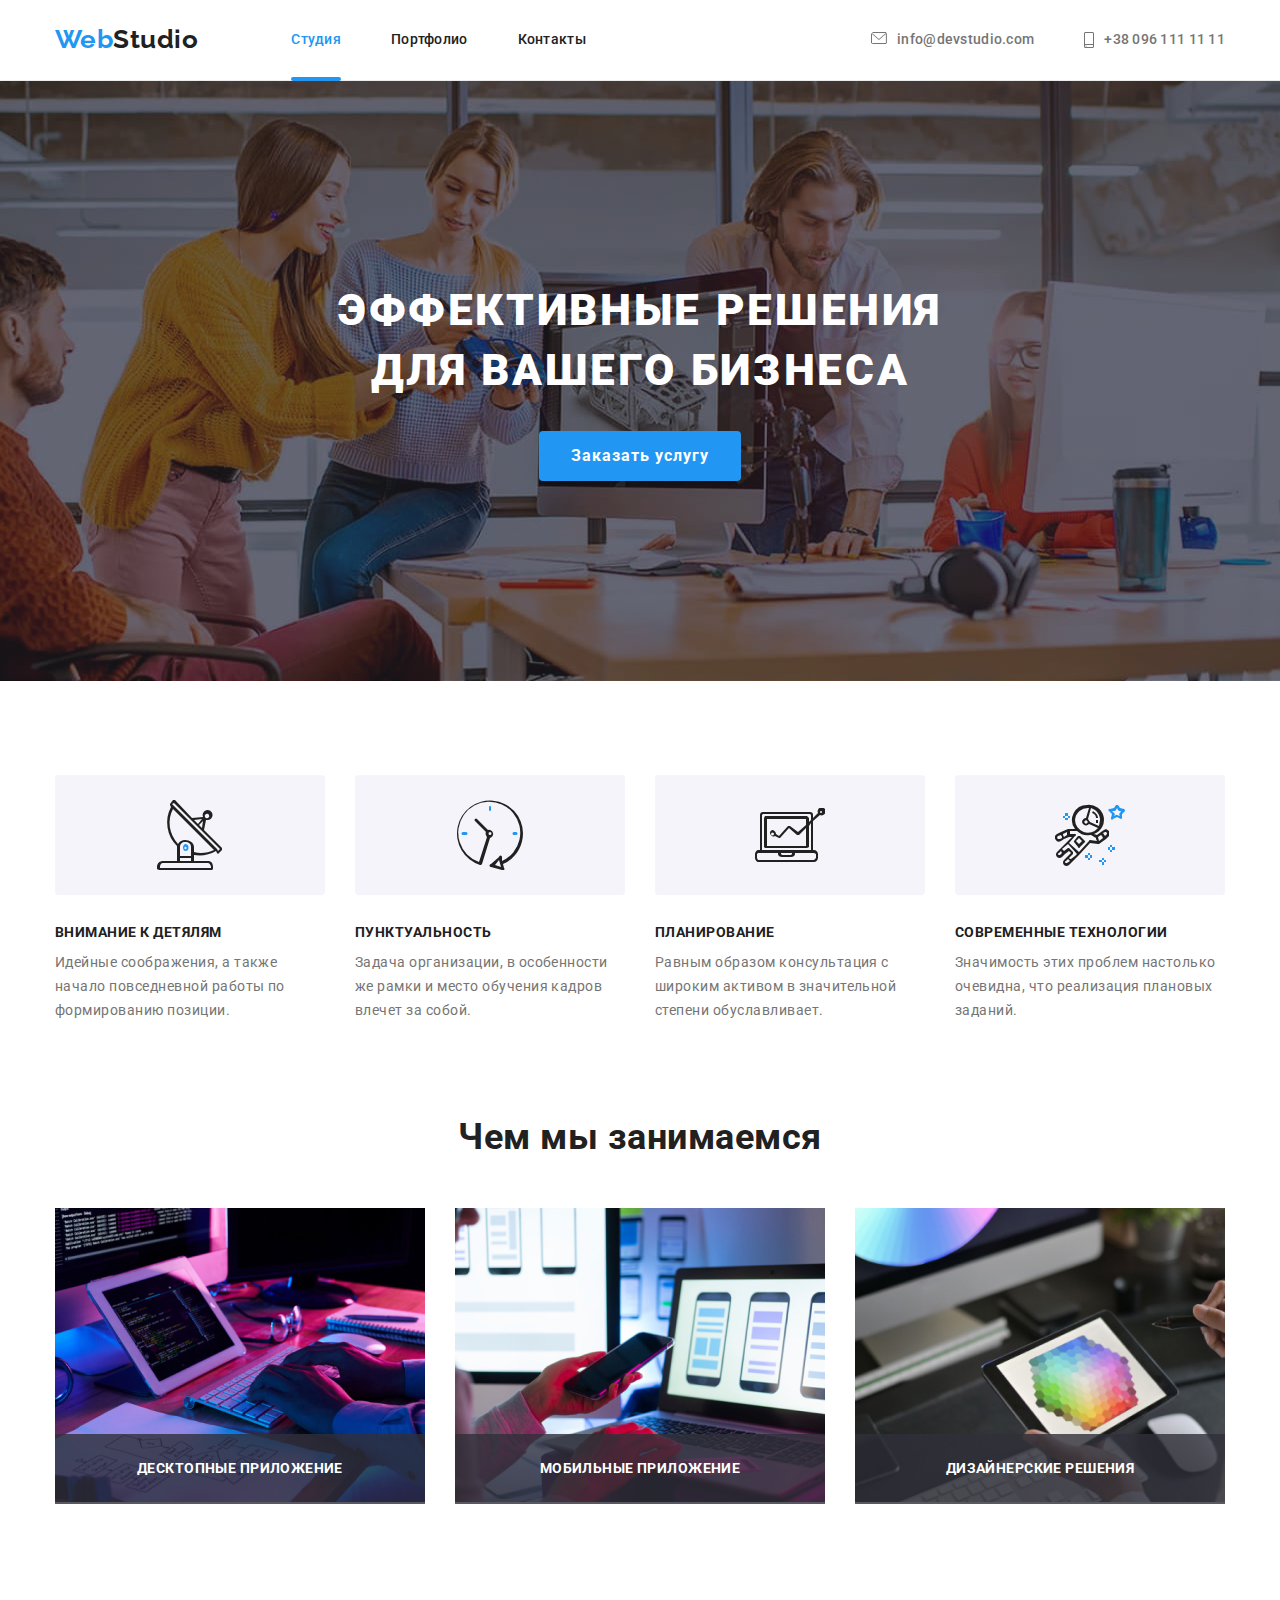
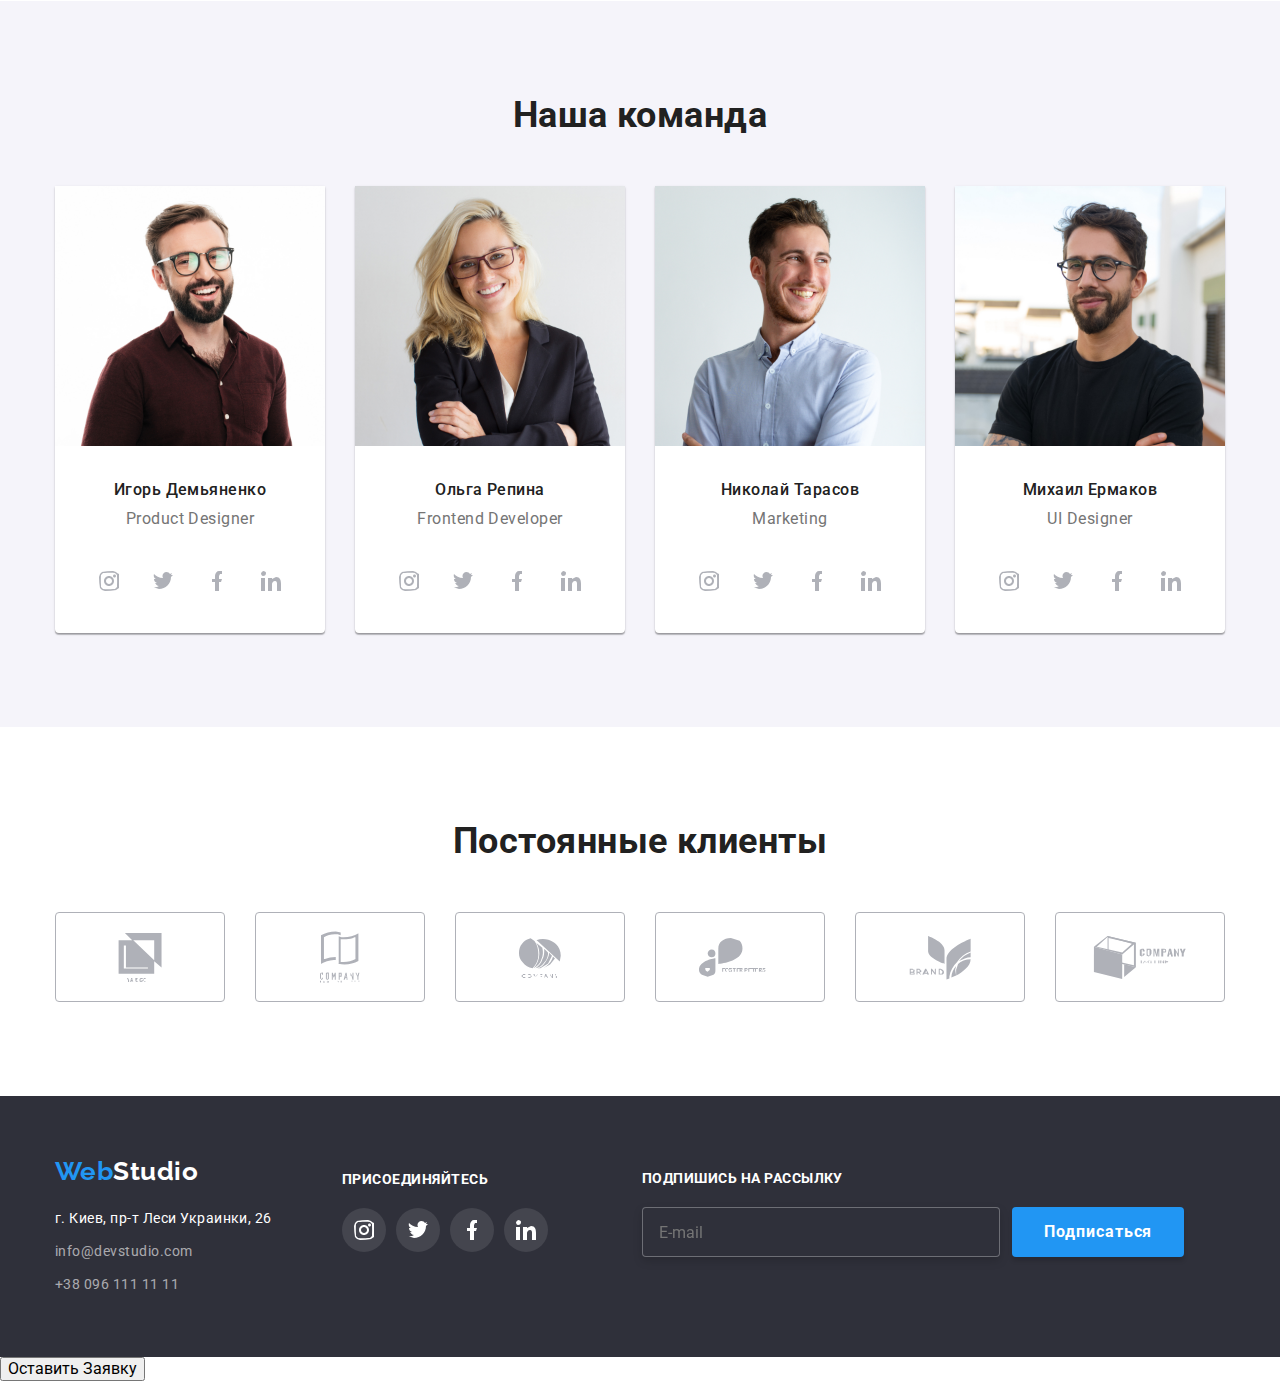
==== index.html @ 3ca30da4 "123" ====
<!DOCTYPE html>
<html lang="ru">

<head>
  <meta charset="UTF-8" />
  <meta name="viewport" content="width=device-width, initial-scale=1.0" />
  <title>goit-markup-hw-06</title>
  <link rel="stylesheet"
    href="https://cdnjs.cloudflare.com/ajax/libs/modern-normalize/1.0.0/modern-normalize.min.css" />
  <link href="https://fonts.googleapis.com/css2?family=Raleway:wght@700&family=Roboto:wght@400;500;700;900&display=swap"
    rel="stylesheet">
  <link rel="stylesheet" href="./css/common.css" />
  <link rel="stylesheet" href="./css/style.css" />
</head>

<body>
  <header class="header">
    <div class="container main-header">
      <nav class="navigation">
        <a class="logo-header" href="./index.html"><span class="logo-color">Web</span>Studio</a>

        <ul class="site-nav list">
          <li class="item"><a class="link current" href="./index.html">Студия</a></li>
          <li class="item"><a class="link" href="./portfolio.html">Портфолио</a></li>
          <li class="item"><a class="link" href="">Контакты</a></li>
        </ul>
      </nav>

      <ul class="site-contacts list">
        <li class="item">
          <a class="link" href="mailto:info@devstudio.com">
        <svg class="icon-contacts" width="16" height="12">
          <use href="./images/defs.svg#envelope"></use>
        </svg>
info@devstudio.com
          </a>
        </li>
        <li class="item">
          <a class="link" href="tel:+380961111111"><svg class="icon-contacts" width="10" height="16">
            <use href="./images/defs.svg#smartphone"></use>
          </svg>+38 096 111 11 11</a>
        </li>
      </ul>
    </div>
  </header>

  <main>
    <!-- Шапка -->

    <section class="tagline">
      <div class="container secondary">
        <h1 class="title">Эффективные решения для вашего бизнеса</h1>
        <button data-modal-open type="button" class="button-primary">Заказать услугу</button>
      </div>
    </section>


    <!-- Особенности -->
    <section class="features">
      <div class="container">
        <ul class="list">
          <li class="spec icon-antena">
            <h3 class="title">ВНИМАНИЕ К ДЕТЯЛЯМ</h3>
            <p class="text">
              Идейные соображения, а также начало повседневной работы по
              формированию позиции.
            </p>
          </li>
          <li class="spec icon-clock">
            <h3 class="title">ПУНКТУАЛЬНОСТЬ</h3>
            <p class="text">
              Задача организации, в особенности же рамки и место обучения кадров
              влечет за собой.
            </p>
          </li>
          <li class="spec icon-nout">
            <h3 class="title">ПЛАНИРОВАНИЕ</h3>
            <p class="text">
              Равным образом консультация с широким активом в значительной
              степени обуславливает.
            </p>
          </li>
          <li class="spec icon-astronaut">
            <h3 class="title">СОВРЕМЕННЫЕ ТЕХНОЛОГИИ</h3>
            <p class="text">
              Значимость этих проблем настолько очевидна, что реализация
              плановых заданий.
            </p>
          </li>
        </ul>
      </div>
    </section>

    <!-- Чем мы занимаемся -->
    <section class="activity">
      <div class="container">
        <h2 class="title">Чем мы занимаемся</h2>
        <ul class="list">
          <li class="example">
           
           <img src="./images/img1.jpg" alt="разработка для пк" width="370" />
         <div class="active">
           <p class="text-bg">ДЕСКТОПНЫЕ ПРИЛОЖЕНИЕ</p>
          </div>
          </li>
          <li class="example">
            <img src="./images/img2.jpg" alt="разработка мобильных версий" width="370" />
          <div class="active">
            <p class="text-bg">МОБИЛЬНЫЕ ПРИЛОЖЕНИЕ</p>
          </div>
          </li>
          <li class="example">
            <img src="./images/img3.jpg" alt="разработка для планшетных версий" width="370" />
            <div class="active">
              <p class="text-bg">ДИЗАЙНЕРСКИЕ РЕШЕНИЯ</p>
            </div>
          </li>
        </ul>
      </div>
    </section>

    <!-- Наша команда -->
    <section class="team">
      <div class="container">
        <h2 class="title">Наша команда</h2>
        <ul class="list">
          <li class="cards">
            <img src="./images/img4.jpg" alt="Игорь Демьяненко" width="270" />
            <h3 class="employee">Игорь Демьяненко</h3>
            <p class="profession">Product Designer</p>
     <ul class="social list">
       <li class="list-item">
            <a class="social-link" href="./">
              <svg class="social-icon">
                <use href="./images/defs.svg#instagram"></use>
              </svg>
            </a>
       </li>
       <li class="list-item">
        <a class="social-link" href="./">
          <svg class="social-icon">
            <use href="./images/defs.svg#twitter"></use>
          </svg>
        </a>
       </li>
       <li class="list-item">
        <a class="social-link" href="./">
          <svg class="social-icon">
            <use href="./images/defs.svg#facebook"></use>
          </svg>
        </a>
       </li>
       <li class="list-item">
         <a class="social-link" href="./">
              <svg class="social-icon">
                <use href="./images/defs.svg#linkedin"></use>
              </svg>
            </a>
       </li>
     </ul>
          </li>
          <li class="cards">
            <img src="./images/img5.jpg" alt="Ольга Репина" width="270" />
            <h3 class="employee">Ольга Репина</h3>
            <p class="profession">Frontend Developer</p>
            <ul class="social list">
              <li class="list-item">
                <a class="social-link" href="./">
                  <svg class="social-icon">
                    <use href="./images/defs.svg#instagram"></use>
                  </svg>
                </a>
              </li>
              <li class="list-item">
                <a class="social-link" href="./">
                  <svg class="social-icon">
                    <use href="./images/defs.svg#twitter"></use>
                  </svg>
                </a>
              </li>
              <li class="list-item">
                <a class="social-link" href="./">
                  <svg class="social-icon">
                    <use href="./images/defs.svg#facebook"></use>
                  </svg>
                </a>
              </li>
              <li class="list-item">
                <a class="social-link" href="./">
                  <svg class="social-icon">
                    <use href="./images/defs.svg#linkedin"></use>
                  </svg>
                </a>
              </li>
            </ul>
          </li>
          <li class="cards">
            <img src="./images/img6.jpg" alt="Николай Тарасов" width="270" />
            <h3 class="employee">Николай Тарасов</h3>
            <p class="profession">Marketing</p>
            <ul class="social list">
              <li class="list-item">
                <a class="social-link" href="./">
                  <svg class="social-icon">
                    <use href="./images/defs.svg#instagram"></use>
                  </svg>
                </a>
              </li>
              <li class="list-item">
                <a class="social-link" href="./">
                  <svg class="social-icon">
                    <use href="./images/defs.svg#twitter"></use>
                  </svg>
                </a>
              </li>
              <li class="list-item">
                <a class="social-link" href="./">
                  <svg class="social-icon">
                    <use href="./images/defs.svg#facebook"></use>
                  </svg>
                </a>
              </li>
              <li class="list-item">
                <a class="social-link" href="./">
                  <svg class="social-icon">
                    <use href="./images/defs.svg#linkedin"></use>
                  </svg>
                </a>
              </li>
            </ul>
          </li>
          <li class="cards">
            <img src="./images/img7.jpg" alt="Михаил Ермаков" width="270" />
            <h3 class="employee">Михаил Ермаков</h3>
            <p class="profession">UI Designer</p>
            <ul class="social list">
              <li class="list-item">
                <a class="social-link" href="./">
                  <svg class="social-icon">
                    <use href="./images/defs.svg#instagram"></use>
                  </svg>
                </a>
              </li>
              <li class="list-item">
                <a class="social-link" href="./">
                  <svg class="social-icon">
                    <use href="./images/defs.svg#twitter"></use>
                  </svg>
                </a>
              </li>
              <li class="list-item">
                <a class="social-link" href="./">
                  <svg class="social-icon">
                    <use href="./images/defs.svg#facebook"></use>
                  </svg>
                </a>
              </li>
              <li class="list-item">
                <a class="social-link" href="./">
                  <svg class="social-icon">
                    <use href="./images/defs.svg#linkedin"></use>
                  </svg>
                </a>
              </li>
            </ul>
          </li>
        </ul>
      </div>
    </section>
  </main>

  <!-- Постоянные клиенты -->
  <section class="clients">
    <div class="container">
      <h2 class="clients-title">Постоянные клиенты</h2>
      <ul class="clients-list list">
        <li class="clients-item">
          <a class="clients-link" href="">
          <svg class="icon-logo" width="44.27" height="49.23">
            <use href="./images/defs.svg#group5">
            </use>
          </svg>
          </a>
        </li>
        <li class="clients-item">
          <a class="clients-link" href="">
            <svg class="icon-logo" width="40" height="52">
              <use href="./images/defs.svg#group6">
              </use>
            </svg>
          </a>
        </li>
        <li class="clients-item">
          <a class="clients-link" href="">
            <svg class="icon-logo" width="43.36" height="41.18">
              <use href="./images/defs.svg#group1">
              </use>
            </svg>
          </a>
        </li>
        <li class="clients-item">
          <a class="clients-link" href="">
            <svg class="icon-logo" width="84.44" height="40.62">
              <use href="./images/defs.svg#group2">
              </use>
            </svg>
          </a>
        </li>
        <li class="clients-item">
          <a class="clients-link" href="">
            <svg class="icon-logo" width="62.54" height="45.43">
              <use href="./images/defs.svg#group3">
              </use>
            </svg>
          </a>
        </li>
        <li class="clients-item">
          <a class="clients-link" href="">
            <svg class="icon-logo" width="93.79" height="43.93">
              <use href="./images/defs.svg#group4">
              </use>
            </svg>
          </a>
        </li>
      </ul>
      </div>
</section>

  <footer>
    <div class="container cont-footer">
      <div class="footer-block">
      <a class="logo-footer" href="./index.html"><span class="logo-color">Web</span>Studio</a>

      <address class="address">
        <p class="office">г. Киев, пр-т Леси Украинки, 26</p>
        <a class="mail-footer" href="mailto:info@devstudio.com">info@devstudio.com</a>
        <a class="tel-footer" href="tel:+380961111111">+38 096 111 11 11</a>
      </address>
      </div>
      <div class="social-footer">
        <h3 class="title">ПРИСОЕДИНЯЙТЕСЬ</h3>
        <ul class="list soc-footer">
          <li class="list-item">
            <a class="footer-link" href="./">
              <svg class="social-icon">
                <use href="./images/defs.svg#instagram_w"></use>
              </svg>
            </a>
          </li>
          <li class="list-item">
            <a class="footer-link" href="./">
              <svg class="social-icon">
                <use href="./images/defs.svg#twitter_w"></use>
              </svg>
            </a>
          </li>
          <li class="list-item">
            <a class="footer-link" href="./">
              <svg class="social-icon">
                <use href="./images/defs.svg#facebook_w"></use>
              </svg>
            </a>
          </li>
          <li class="list-item">
            <a class="footer-link" href="./">
              <svg class="social-icon">
                <use href="./images/defs.svg#linkedin_w"></use>
              </svg>
            </a>
          </li>
        </ul>
      </div>
      <div class="form-field">
        <h3 class="title">ПОДПИШИСЬ НА РАССЫЛКУ</h3>
        <form class="join-to" >
          <label for="mail" class="form-label"></label>
          <input class="form-input" type="email" name="mail" id="mail" placeholder=E-mail>
          <button class="button-primary" type="submit">Подписаться</button>

        </form>        
         </div>
    </div>
  </footer>

<div data-modal class="backdrop is-hidden">
<div class="modal">

  <form class="modal-form">

    <h3 class="title">Оставьте свои данные, мы вам перезвоним</h3>
    
    <label for="name">Имя</label>
    <input type="text" name="name" id="name">
    
    <label for="tel">Телефон</label>
    <input type="tel" name="tel" id="tel">
    
    <label for="mail">Почта</label>
    <input type="email" name="mail" id="mail">

    <label for="comment">Комментарий</label>
    <textarea name="comment" id="comment" rows="8"placeholder="Введите текст"></textarea>
<div class="checkbox-modal">
  <input type="checkbox" name="policy" id="policy">
<label class="label-policy" for="policy">Соглашаюсь с рассылкой и принимаю <a class="link" href="">Условия договора</a></label>

    </div>
    <button class="button-close" type="submit">Отправить</button>
  
  </form>

<button  type="button" class="close" data-modal-close>
<svg width="11" height="11">
  <use href="./images/defs.svg#icon-Vector-1"></use>
</svg>
</button> 
</div> 
</div>

 

<button type="submit">Оставить Заявку</button>
</form>


<script src="./js/modal.js"></script>
<script>
(() => {
document.querySelector('.js-speaker-form').addEventListener('submit', e => {
e.preventDefault();

new FormData(e.currentTarget).forEach((value, name) =>
console.log(`${name}: ${value}`),
);
});
})();
</script>
</body>

</html>
---- css/common.css ----
/* основной цвет текста #212121 */
/* вторичный цвет текста #757575 */
/* белый #FFFFFF */
/* акцент #2196F3 */
/* контакты в футере rgba(255, 255, 255, 0.6); */

:root {
  --primary-text-color: #212121;
  --secondary-text-color: #757575;
  --accent-color: #2196f3;
  --white-color: #ffffff;
  --button-bg-color: #f5f4fa;
}

body {
  background-color: #ffffff;
  color: var(--primiry-text-color);
  font-family: Roboto, sans-serif;
  letter-spacing: 0.03em;
}

.list {
  list-style: none;
}

/* header */

.header {
  border-bottom: 1px solid #ececec;
  padding: 24px 0 25px;
  border-bottom: 1px solid #ececec;
}

.navigation {
  display: flex;
  align-items: center;
}

.main-header {
  display: flex;
  align-items: center;
  justify-content: space-between;
}

.logo-header {
  margin-right: 93px;
  font-family: Raleway, sans-serif;
  color: var(--primary-text-color);
  font-weight: 700;
  font-size: 26px;
  line-height: 1.2;
  text-decoration: none;
}

.logo-color {
  color: var(--accent-color);
}

.site-nav {
  display: flex;
}

.site-nav .item + .item {
  margin-left: 50px;
}

.site-nav .link {
  display: block;
  color: var(--primary-text-color);
  font-weight: 500;
  font-size: 14px;
  line-height: 1.14;
  letter-spacing: 0.02em;
  text-decoration: none;
  transition-duration: 250ms;
  transition-timing-function: cubic-bezier(0.4, 0, 0.2, 1);
}

.site-nav .link:hover,
.site-nav .link:focus {
  color: var(--accent-color);
}

.site-nav .current {
  position: relative;
  color: var(--accent-color);
  transition-duration: 250ms;
  transition-timing-function: cubic-bezier(0.4, 0, 0.2, 1);
}

.current::after {
  position: absolute;

  content: "";
  top: 45.5px;
  left: 0px;
  border-radius: 50px;
  width: 100%;
  height: 4px;
  background-color: var(--accent-color);
}

.site-contacts {
  display: flex;
}

.site-contacts .item + .item {
  padding-left: 50px;
}

.site-contacts .link {
  display: flex;
  font-weight: 500;
  font-size: 14px;
  line-height: 1.14;
  letter-spacing: 0.02em;
  color: var(--secondary-text-color);
  text-decoration: none;
  transition-duration: 250ms;
  transition-timing-function: cubic-bezier(0.4, 0, 0.2, 1);
}

/* links */
.site-contacts .link:hover,
.site-contacts .link:focus {
  --color4: var(--accent-color);
  color: var(--accent-color);
}

/* footer */

.address {
  display: flex;
  flex-direction: column;
  padding-bottom: 60px;
}

footer {
  background-color: #2f303a;
}

.logo-footer {
  display: inline-block;
  padding-bottom: 20px;
  padding-top: 60px;
  font-family: Raleway, sans-serif;
  font-weight: 700;
  font-size: 26px;
  line-height: 1.2;
  color: var(--white-color);
  text-decoration: none;
}

.office {
  font-style: normal;
  font-weight: normal;
  font-size: 14px;
  line-height: 1.7;
  color: var(--white-color);
}

.mail-footer {
  margin-top: 9px;
  margin-bottom: 9px;
  font-style: normal;
  font-weight: normal;
  font-size: 14px;
  line-height: 1.7;
  color: rgba(255, 255, 255, 0.6);
  text-decoration: none;
  transition-duration: 250ms;
  transition-timing-function: cubic-bezier(0.4, 0, 0.2, 1);
}

.mail-footer:hover,
.mail-footer:focus {
  color: var(--accent-color);
}

.tel-footer {
  font-style: normal;
  font-weight: normal;
  font-size: 14px;
  line-height: 1.7;
  color: rgba(255, 255, 255, 0.6);
  text-decoration: none;
  transition-duration: 250ms;
  transition-timing-function: cubic-bezier(0.4, 0, 0.2, 1);
}

.tel-footer:hover,
.tel-footer:focus {
  color: var(--accent-color);
}
/*--- ICONS---*/

.icon-contacts {
  margin-right: 10px;
}
---- css/style.css ----
/* стили для index.html */

/* Сброс стилей  <h1>...<h6>, <p> и <ul> */
h1,
h2,
h3,
h4,
h5,
h6,
p,
ul {
  margin-top: 0;
  margin-bottom: 0;
  padding-top: 0;
  padding-bottom: 0;
  padding-left: 0;
}

.container {
  width: 1200px;
  padding: 0 15px;
  margin: 0 auto;

  /* outline: 2px solid green; */
}

.footer-link:hover {
  background-color: var(--accent-color);
}

.footer-link {
  display: flex;
  margin-bottom: 30px;
  width: 44px;
  height: 44px;
  background-color: rgba(255, 255, 255, 0.1);
  text-decoration: none;
  border-radius: 50%;
  justify-content: center;
  align-items: center;
  transition-duration: 250ms;
  transition-timing-function: cubic-bezier(0.4, 0, 0.2, 1);
}

.soc-footer {
  display: flex;
  margin-top: 20px;
}

.social-footer .title {
  font-weight: 700;
  font-size: 14px;
  line-height: 1.14;
  color: rgba(255, 255, 255, 1);
}

.social-footer {
  margin-left: 70px;
}

.cont-footer {
  display: flex;
  align-items: center;
}
/* tagline */

.tagline {
  max-width: 1600px;
  padding-top: 200px;
  padding-bottom: 200px;
  margin: 0 auto;
  background-color: #2f303a;
  background-image: linear-gradient(
      to right,
      rgba(47, 48, 58, 0.4),
      rgba(47, 48, 58, 0.4)
    ),
    url("../images/bg-image.jpg");
  background-position: center;
  text-align: center;
}

.tagline .title {
  margin: 0 auto 30px;
  width: 696px;
  font-weight: 900;
  font-size: 44px;
  line-height: 1.36;
  letter-spacing: 0.06em;
  text-transform: uppercase;
  color: var(--white-color);
}

/* features */

.features {
  padding-top: 94px;
  padding-bottom: 94px;
}

.features .list {
  display: flex;
}

.features .title {
  margin-bottom: 10px;
  font-weight: 700;
  font-size: 14px;
  line-height: 1.14;
  color: var(--primary-text-color);
}

.features .text {
  font-size: 14px;
  line-height: 1.71;
  color: var(--secondary-text-color);
}

.features .spec {
  width: 270px;
}

.spec + .spec {
  margin-left: 30px;
}

.features .spec::before {
  content: "";
  display: block;
  margin-bottom: 30px;
  height: 120px;
  background: #f5f4fa;
  border-radius: 4px;

  background-repeat: no-repeat;
  background-position: center;
  background-size: 70px, 70px;
  transition-duration: 250ms;
  transition-timing-function: cubic-bezier(0.4, 0, 0.2, 1);
}

.spec.icon-antena::before {
  background-image: url("../images/antenna.svg");
}

.spec.icon-clock::before {
  background-image: url("../images/clock.svg");
}

.spec.icon-nout::before {
  background-image: url("../images/Vector.svg");
}

.spec.icon-astronaut::before {
  background-image: url("../images/astronaut.svg");
}

/* activity */

.activity {
  padding-bottom: 94px;
}

.activity .list {
  display: flex;
}

.example + .example {
  margin-left: 30px;
}

.activity .title,
.team .title {
  padding-bottom: 50px;
  font-weight: 700;
  font-size: 36px;
  line-height: 1.16;
  text-align: center;
  color: var(--primary-text-color);
}

/* team */

.team .list {
  display: flex;
}

.cards {
  background-color: var(--white-color);
  width: 270px;
  min-height: 368px;
  box-shadow: 0px 1px 3px rgba(0, 0, 0, 0.12), 0px 1px 1px rgba(0, 0, 0, 0.14),
    0px 2px 1px rgba(0, 0, 0, 0.2);
  border-radius: 0px 0px 4px 4px;
  transition-duration: 250ms;
  transition-timing-function: cubic-bezier(0.4, 0, 0.2, 1);
}

.cards + .cards {
  margin-left: 30px;
}

.team {
  background-color: #f5f4fa;
  padding-top: 94px;
  padding-bottom: 94px;
}

.employee {
  padding-top: 30px;
  padding-bottom: 10px;
  font-weight: 500;
  font-size: 16px;
  line-height: 1.18;
  text-align: center;
  color: var(--primary-text-color);
}

.profession {
  padding-bottom: 30px;
  font-size: 16px;
  line-height: 1.18;
  text-align: center;
  color: var(--secondary-text-color);
}

.cards .social {
  justify-content: center;
}

.social-link {
  display: flex;
  margin-bottom: 30px;
  width: 44px;
  height: 44px;
  background-color: var(--white-color);
  text-decoration: none;
  border-radius: 50%;
  justify-content: center;
  align-items: center;
  transition-duration: 250ms;
  transition-timing-function: cubic-bezier(0.4, 0, 0.2, 1);
}

.social-link:hover {
  background-color: #2196f3;
  --color5: var(--white-color);
}

.list-item:not(:last-child) {
  margin-right: 10px;
}

.social-icon {
  width: 20px;
  height: 20px;
  fill: #afb1b8;
}

/* button */

.button {
  padding: 6px 22px;
  font-weight: 500;
  font-size: 16px;
  line-height: 1.63;
  letter-spacing: 0.03em;
  border: none;
  text-align: center;
  color: var(--primary-text-color);
  background-color: var(--button-bg-color);
  border-radius: 4px;

  transition-duration: 250ms;
  transition-timing-function: cubic-bezier(0.4, 0, 0.2, 1);
}

.button:hover,
.button:focus {
  background-color: var(--accent-color);
  color: var(--white-color);
  box-shadow: 0px 3px 1px rgba(0, 0, 0, 0.1), 0px 1px 2px rgba(0, 0, 0, 0.08),
    0px 2px 2px rgba(0, 0, 0, 0.12);
}

.button-primary {
  padding: 10px 32px;
  font-weight: bold;
  font-size: 16px;
  letter-spacing: 0.06em;
  border: none;
  text-align: center;
  line-height: 1.87;
  color: var(--white-color);
  background-color: var(--accent-color);
  border-radius: 4px;
  box-shadow: 0px 4px 4px rgb(0 0 0 / 15%);
  transition-duration: 250ms;
  transition-timing-function: cubic-bezier(0.4, 0, 0.2, 1);
}

.button-primary:hover,
.button-primary:focus {
  color: var(--accent-color);
  background-color: var(--white-color);
}

/* Стили для portfolio.html */

.portfolio {
  padding: 94px 0;
}

.portfolio .title {
  font-weight: 700;
  font-size: 18px;
  line-height: 2;
  letter-spacing: 0.06em;
  color: var(--primary-text-color);
}

.portfolio .text {
  font-size: 16px;
  line-height: 1.87;
  color: var(--secondary-text-color);
}

.portfolio .list {
  display: flex;
  flex-wrap: wrap;
}

/* filters */

.titles {
  padding: 20px 24px;
}

.filters {
  display: flex;
  flex-wrap: wrap;
  justify-content: center;
  padding-bottom: 50px;
}

.btn + .btn {
  margin-left: 8px;
}

.projects:hover,
.projects:focus {
  box-shadow: 0px 1px 1px rgba(0, 0, 0, 0.12), 0px 4px 4px rgba(0, 0, 0, 0.06),
    1px 4px 6px rgba(0, 0, 0, 0.16);
}

.projects {
  position: relative;
  margin-right: 30px;
  margin-bottom: 30px;
  width: 370px;
  min-height: 404px;
  border: 1px solid #eeeeee;
  overflow: hidden;

  transition-duration: 250ms;
  transition-timing-function: cubic-bezier(0.4, 0, 0.2, 1);
}

.projects:nth-child(3n) {
  margin-right: 0;
}

.projects:nth-last-child(-n + 3) {
  margin-bottom: 0;
}
/* <!-- Постоянные клиенты --> */

.clients {
  padding: 94px 0;
}

.clients-list {
  display: flex;
  justify-content: space-between;
}

.clients-item {
  display: flex;
  align-items: center;
}

.clients-link {
  display: flex;
  width: 170px;
  height: 90px;
  text-decoration: none;
  justify-content: center;
  align-items: center;
  border: 1px solid #afb1b8;
  border-radius: 4px;
  fill: #afb1b8;
  transition-duration: 250ms;
  transition-timing-function: cubic-bezier(0.4, 0, 0.2, 1);
}

.clients-link:hover {
  border-color: var(--accent-color);
  --color5: var(--accent-color);
}

.clients-title {
  margin-bottom: 50px;
  font-weight: 700;
  font-size: 36px;
  line-height: 1.16;
  text-align: center;
  color: var(--primary-text-color);
}
/* Чем мы занимаемся текст с фоном  */

.example {
  position: relative;
}

.active {
  display: block;
  position: absolute;
  min-width: 370px;
  min-height: 70px;
  text-align: center;
  bottom: 3px;
  right: 0;
  background-color: rgba(47, 48, 58, 0.8);
  color: var(--white-color);
}

.text-bg {
  font-weight: 700;
  font-size: 14px;
  line-height: 1.14;
  letter-spacing: 0.03em;
  text-transform: uppercase;
  padding-top: 27px;
}
/*-----------overlay---- */

.overlay {
  position: relative;
  overflow: hidden;
}

.projects .hryaktxt {
  display: flex;
  position: absolute;
  padding: 63px 24px;
  top: 0;
  left: 0;
  width: 100%;
  height: 294px;
  align-items: center;

  background: rgba(33, 150, 243, 0.9);
  font-weight: normal;
  font-size: 18px;
  line-height: 1.56;
  letter-spacing: 0.03em;
  transform: translateY(100%);
  opacity: 0;

  color: var(--white-color);

  transition-duration: 250ms;
  transition-timing-function: cubic-bezier(0.4, 0, 0.2, 1);
}

.projects:hover .hryaktxt,
.projects:focus .hryaktxt {
  transform: translateY(0);
  opacity: 1;
}

/* ---backdrop--- */
.modal .close {
  position: absolute;
  top: 8px;
  right: 8px;
  width: 30px;
  height: 30px;

  background: var(--white-color);
  border: 1px solid rgba(0, 0, 0, 0.1);
  border-radius: 50%;
  box-sizing: border-box;
  cursor: pointer;
}

.backdrop {
  position: fixed;
  top: 0;
  left: 0;
  width: 100%;
  height: 100%;
  background-color: rgba(0, 0, 0, 0.2);
  transition-duration: 700ms;
}
.backdrop.is-hidden {
  opacity: 0;
  pointer-events: none;
  transition-duration: 700ms;
  transform: scale(2);
}

.modal {
  position: absolute;
  left: 50%;
  top: 50%;
  transform: translate(-50%, -50%);

  width: 528px;
  min-height: 581px;

  background: var(--white-color);
  box-shadow: 0px 1px 3px rgba(0, 0, 0, 0.12), 0px 1px 1px rgba(0, 0, 0, 0.14),
    0px 2px 1px rgba(0, 0, 0, 0.2);
  border-radius: 4px;
}
/* Подписка ---- */
.join-to {
  display: flex;
  width: 570px;
  height: 50px;
}

.form-field {
  margin-left: 94px;
  height: 86px;
  margin-bottom: 25px;
}

.form-field .title {
  font-weight: 700;
  font-size: 14px;
  line-height: 1.14;
  color: var(--white-color);
  padding-bottom: 20px;
}

.form-field input {
  width: 358px;
  height: 50px;
  margin-right: 12px;
  padding-left: 16px;
  background-color: rgba(47, 48, 58, 1);
  color: var(--white-color);
  border: 1px solid rgba(255, 255, 255, 0.3);
  box-sizing: border-box;
  filter: drop-shadow(0px 4px 4px rgba(0, 0, 0, 0.15));
  border-radius: 4px;
}

/*-- modal window-- */

.modal-form {
  display: flex;
  flex-direction: column;
  margin: 40px;
  text-align: left;
}

.modal-form label {
  margin-bottom: 4px;
  margin-top: 10px;
  color: rgba(117, 117, 117, 1);
}

.modal-form input {
  height: 40px;
  padding: 10px;
  border: 1px solid rgba(33, 33, 33, 0.2);
  box-sizing: border-box;
  border-radius: 4px;
}

.label-policy {
  font-weight: 400;
  font-size: 14px;
  line-height: 1.71px;
  letter-spacing: 0.03em;
  padding-bottom: 5px;
}

.modal-form .button-close {
  padding: 10px 32px;
  width: 200px;
  height: 50px;
  margin-left: auto;
  margin-right: auto;
  font-weight: bold;
  font-size: 16px;
  letter-spacing: 0.06em;
  border: none;
  text-align: center;
  line-height: 1.87;
  color: var(--white-color);
  background-color: var(--accent-color);
  border-radius: 4px;
  box-shadow: 0px 4px 4px rgb(0 0 0 / 15%);
}

.checkbox-modal {
  display: flex;
  align-items: center;
  justify-content: space-evenly;
  margin-bottom: 20px;
}
textarea {
  padding: 12px 16px;
  resize: none;
  border: 1px solid rgba(33, 33, 33, 0.2);
  box-sizing: border-box;
  border-radius: 4px;
}
textarea::placeholder {
  color: rgba(117, 117, 117, 0.5);
}
.label-policy .link {
  color: var(--accent-color);
}
.modal-form .title {
  margin-top: 4px;
  margin-bottom: 12px;
  font-weight: 700;
  font-size: 20px;
  line-height: 1.15px;
  text-align: center;
  letter-spacing: 0.03em;
}
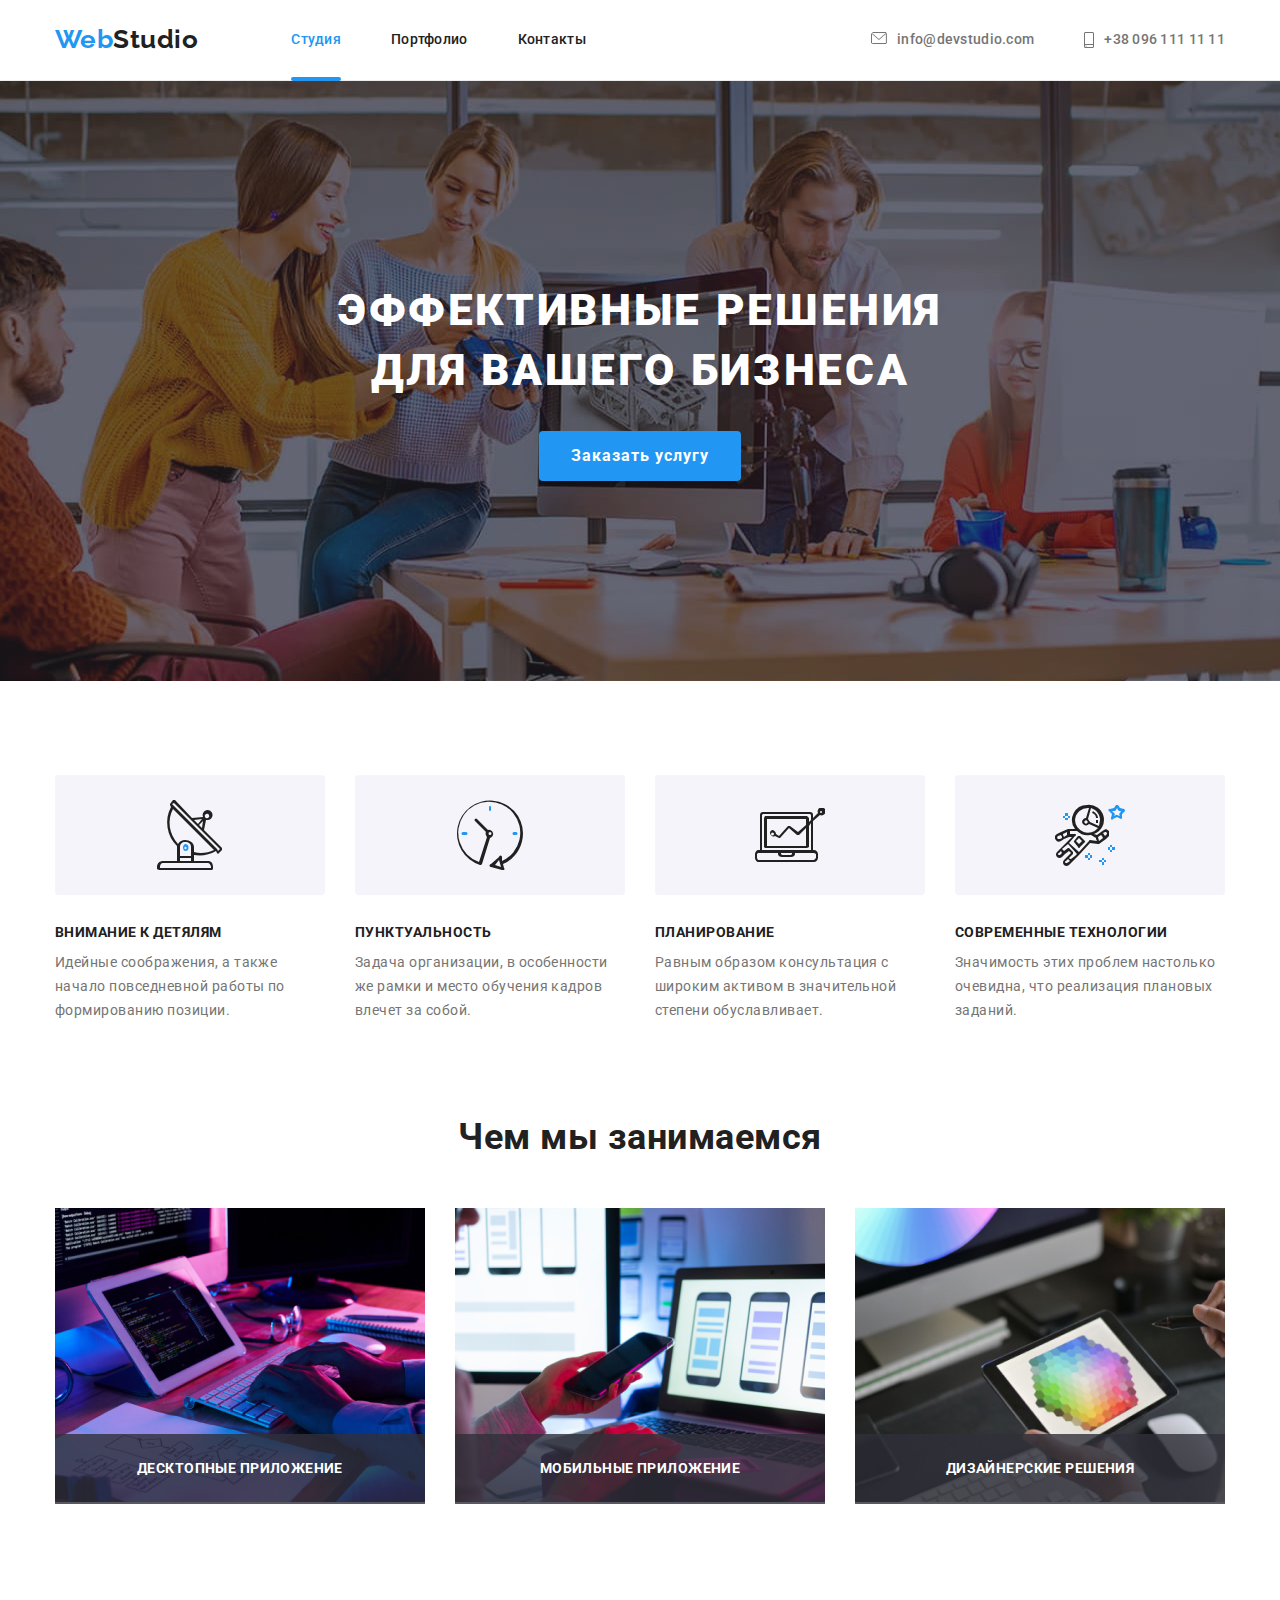
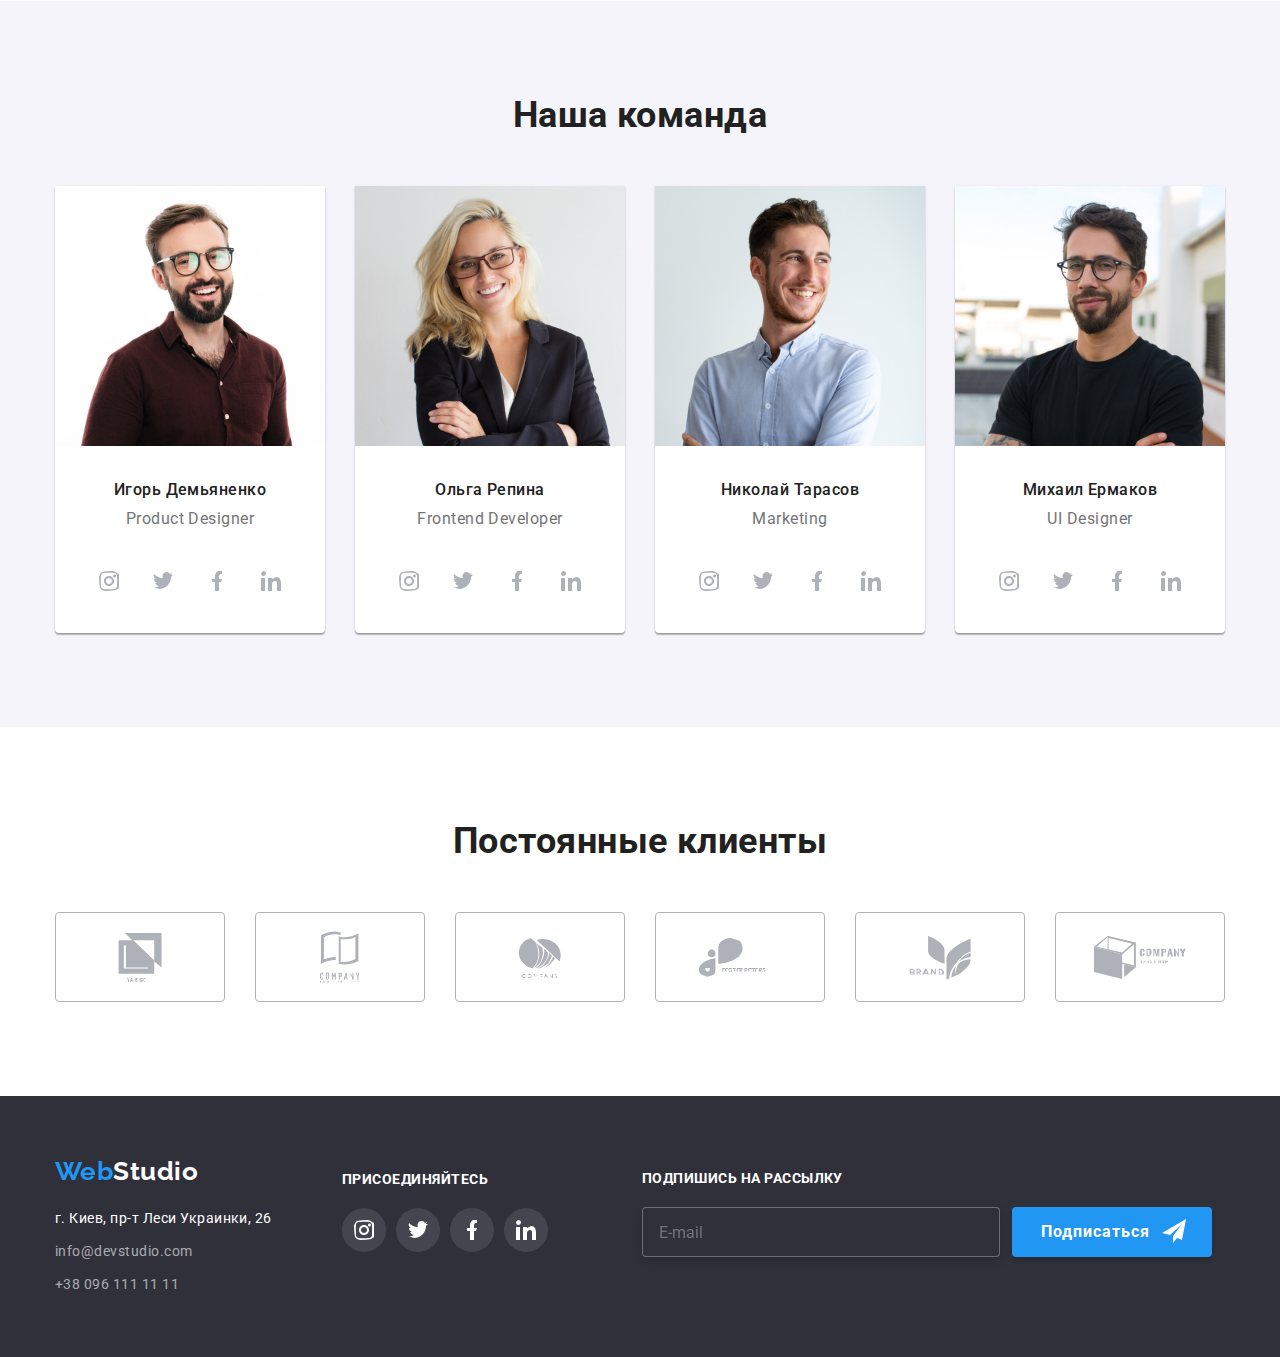
==== commit 4755a565: "кнопка подписаться" ====
--- a/index.html
+++ b/index.html
@@ -375,8 +375,11 @@
         <form class="join-to" >
           <label for="mail" class="form-label"></label>
           <input class="form-input" type="email" name="mail" id="mail" placeholder=E-mail>
-          <button class="button-primary" type="submit">Подписаться</button>
-
+          <button class="button-subscribe" type="submit">Подписаться</button>
+
+          <svg class="ntnfly">
+    <use href="./images/defs.svg#icon-flyW"></use>
+    </svg>
         </form>        
          </div>
     </div>
@@ -419,9 +422,6 @@
 
  
 
-<button type="submit">Оставить Заявку</button>
-</form>
-
 
 <script src="./js/modal.js"></script>
 <script>
--- a/css/style.css
+++ b/css/style.css
@@ -305,6 +305,29 @@
   background-color: var(--white-color);
 }
 
+.button-subscribe {
+  padding: 10px 62px 10px 29px;
+  width: 200px;
+  height: 50px;
+  font-weight: bold;
+  font-size: 16px;
+  letter-spacing: 0.06em;
+  border: none;
+  text-align: center;
+  line-height: 1.87;
+  color: var(--white-color);
+  background-color: var(--accent-color);
+  border-radius: 4px;
+  box-shadow: 0px 4px 4px rgb(0 0 0 / 15%);
+}
+
+.ntnfly {
+  position: absolute;
+  width: 24px;
+  height: 24px;
+  transform: translate(520px, 12px);
+}
+
 /* Стили для portfolio.html */
 
 .portfolio {
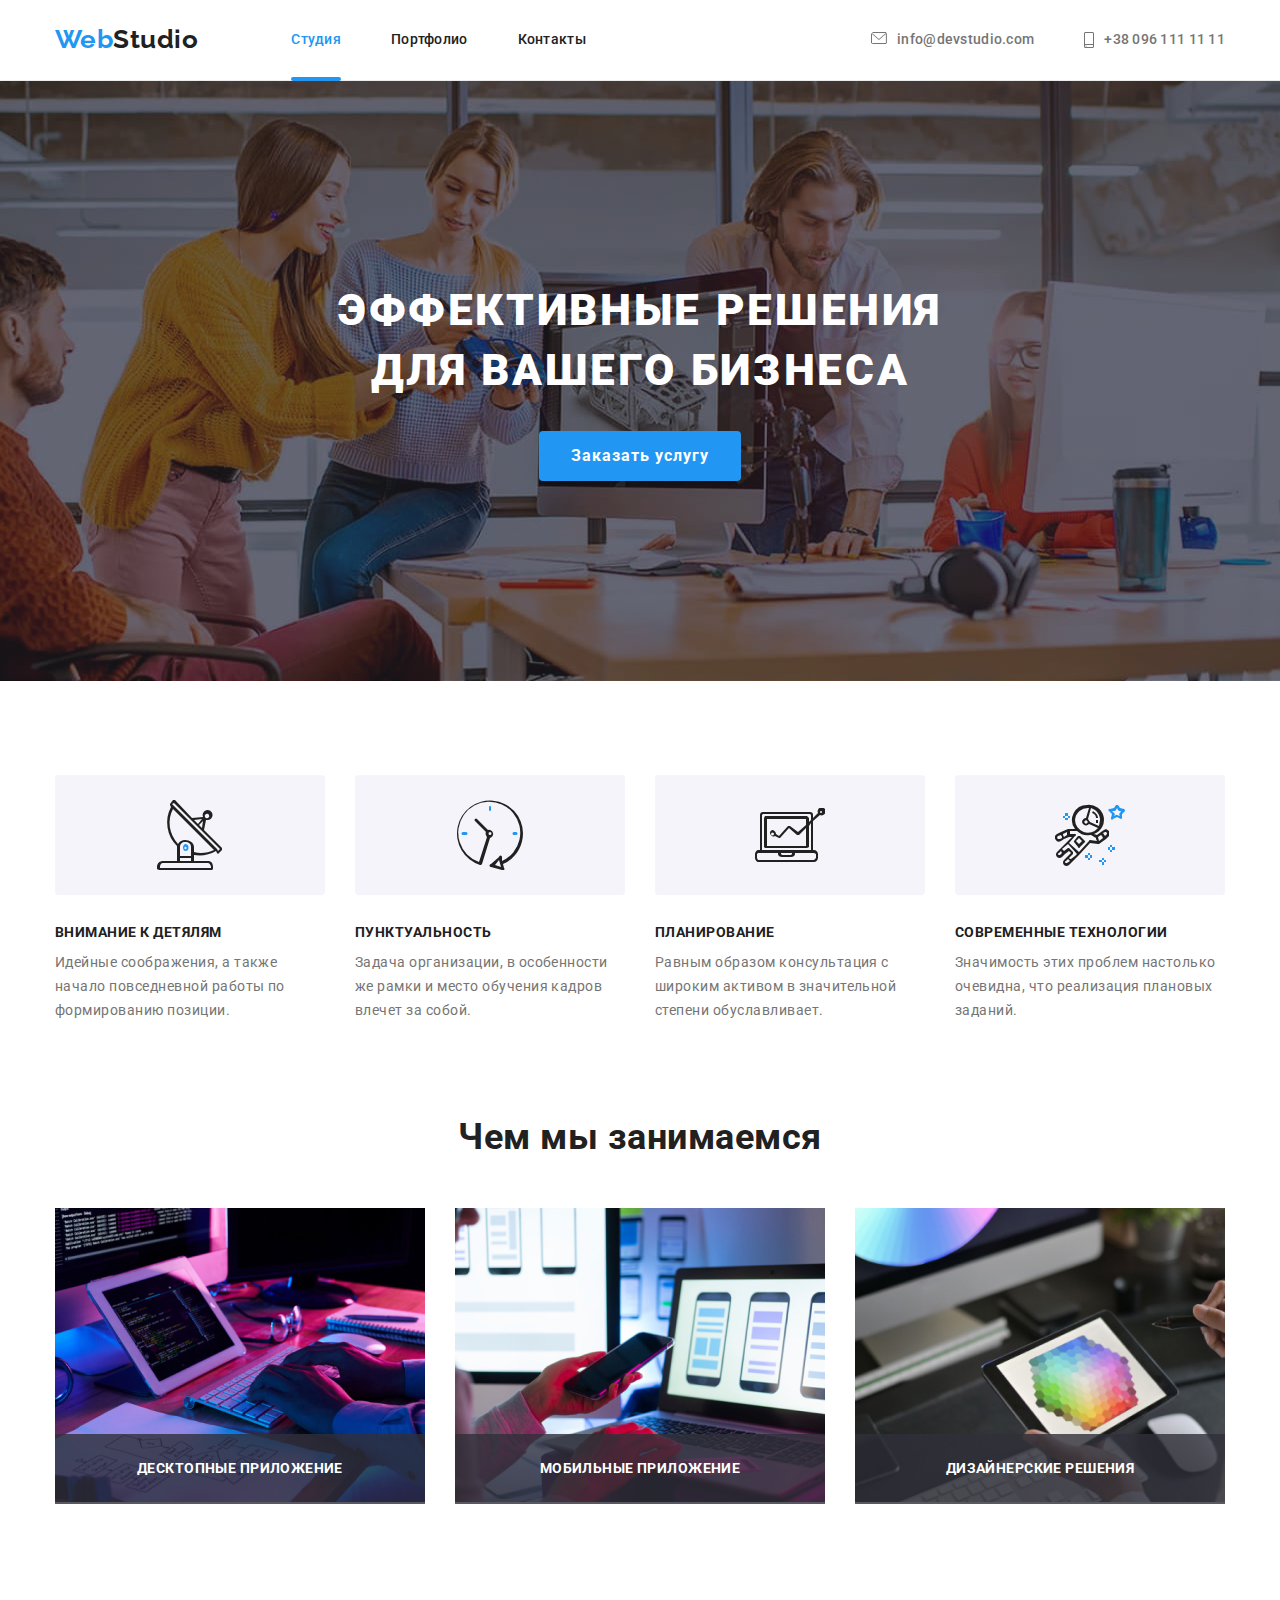
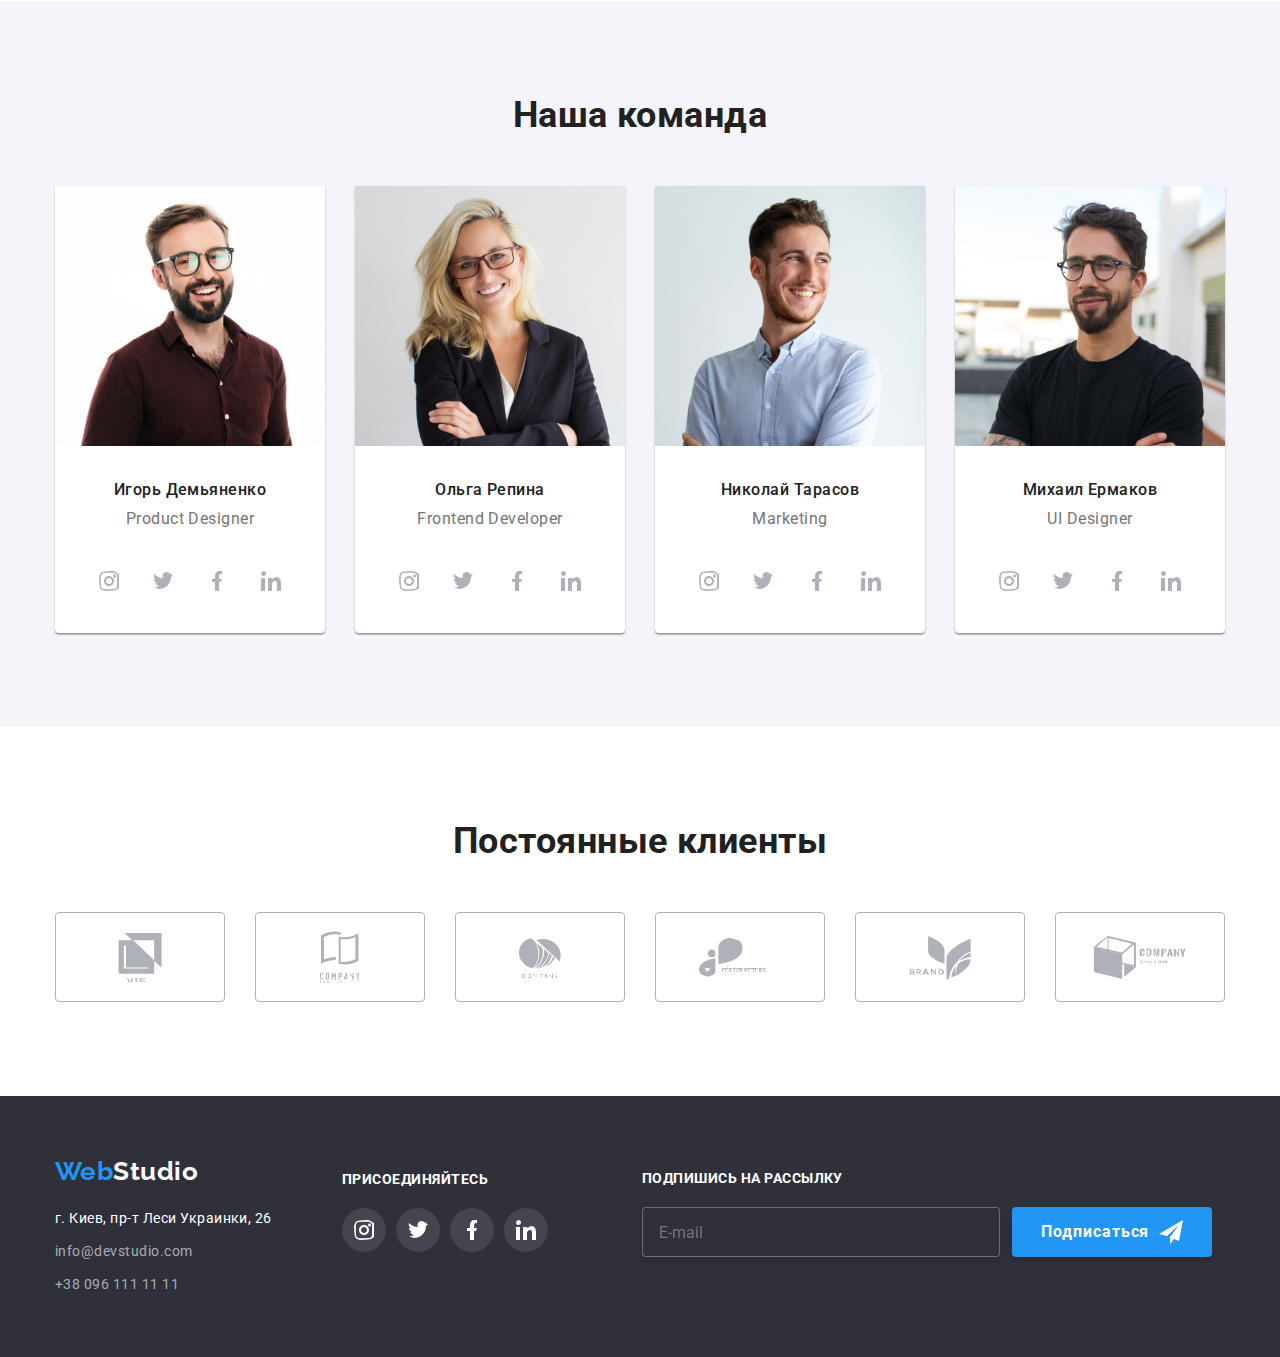
==== commit 4c25e414: "работа с формой" ====
--- a/index.html
+++ b/index.html
@@ -375,11 +375,11 @@
         <form class="join-to" >
           <label for="mail" class="form-label"></label>
           <input class="form-input" type="email" name="mail" id="mail" placeholder=E-mail>
-          <button class="button-subscribe" type="submit">Подписаться</button>
-
-          <svg class="ntnfly">
+          <button class="button-subscribe" type="submit">Подписаться
+          <svg class="btnfly">
     <use href="./images/defs.svg#icon-flyW"></use>
     </svg>
+    </button>
         </form>        
          </div>
     </div>
@@ -392,17 +392,41 @@
 
     <h3 class="title">Оставьте свои данные, мы вам перезвоним</h3>
     
-    <label for="name">Имя</label>
-    <input type="text" name="name" id="name">
+    <label class="label">
+      Имя
+    <input class="input" type="text" name="name">
+    <span class="icon">
+      <svg width="16" height="16">
+        <use href="./images/defs.svg#icon-profileB"></use>
+      </svg>
+    </span>
+  </label>
+   
     
-    <label for="tel">Телефон</label>
-    <input type="tel" name="tel" id="tel">
     
-    <label for="mail">Почта</label>
-    <input type="email" name="mail" id="mail">
-
-    <label for="comment">Комментарий</label>
-    <textarea name="comment" id="comment" rows="8"placeholder="Введите текст"></textarea>
+    <label class="label">
+      Телефон
+    <input class="input" type="tel" name="tel">
+    <span class="icon">
+      <svg width="16" height="16">
+        <use href="./images/defs.svg#icon-phoneB"></use>
+      </svg>
+    </span>
+    </label>
+    
+    <label class="label">
+      Почта
+    <input class="input" type="email" name="mail">
+    <span class="icon">
+      <svg width="16" height="16">
+        <use href="./images/defs.svg#icon-mailB"></use>
+      </svg>
+    </span>
+</label>
+
+    <label class="label" for="comment">Комментарий</label>
+    <textarea name="comment" rows="8"placeholder="Введите текст"></textarea>
+    
 <div class="checkbox-modal">
   <input type="checkbox" name="policy" id="policy">
 <label class="label-policy" for="policy">Соглашаюсь с рассылкой и принимаю <a class="link" href="">Условия договора</a></label>
--- a/css/style.css
+++ b/css/style.css
@@ -306,6 +306,11 @@
 }
 
 .button-subscribe {
+  display: flex;
+  flex-direction: column;
+  flex-wrap: wrap;
+  justify-content: center;
+
   padding: 10px 62px 10px 29px;
   width: 200px;
   height: 50px;
@@ -314,6 +319,7 @@
   letter-spacing: 0.06em;
   border: none;
   text-align: center;
+
   line-height: 1.87;
   color: var(--white-color);
   background-color: var(--accent-color);
@@ -321,11 +327,10 @@
   box-shadow: 0px 4px 4px rgb(0 0 0 / 15%);
 }
 
-.ntnfly {
-  position: absolute;
+.btnfly {
   width: 24px;
   height: 24px;
-  transform: translate(520px, 12px);
+  margin-left: 10px;
 }
 
 /* Стили для portfolio.html */
@@ -582,27 +587,6 @@
 }
 
 /*-- modal window-- */
-
-.modal-form {
-  display: flex;
-  flex-direction: column;
-  margin: 40px;
-  text-align: left;
-}
-
-.modal-form label {
-  margin-bottom: 4px;
-  margin-top: 10px;
-  color: rgba(117, 117, 117, 1);
-}
-
-.modal-form input {
-  height: 40px;
-  padding: 10px;
-  border: 1px solid rgba(33, 33, 33, 0.2);
-  box-sizing: border-box;
-  border-radius: 4px;
-}
 
 .label-policy {
   font-weight: 400;
@@ -642,6 +626,8 @@
   border: 1px solid rgba(33, 33, 33, 0.2);
   box-sizing: border-box;
   border-radius: 4px;
+  margin-bottom: 20px;
+  margin-top: 8px;
 }
 textarea::placeholder {
   color: rgba(117, 117, 117, 0.5);
@@ -658,3 +644,41 @@
   text-align: center;
   letter-spacing: 0.03em;
 }
+
+.modal-form {
+  display: flex;
+  flex-direction: column;
+  margin: 40px;
+  text-align: left;
+  font-weight: 400;
+  font-size: 12px;
+  line-height: 1.16px;
+  letter-spacing: 0.01em;
+}
+
+.modal-form .label {
+  margin-top: 10px;
+  margin-bottom: 4px;
+  color: rgba(117, 117, 117, 1);
+}
+.comment {
+  color: rgba(117, 117, 117, 1);
+  margin-top: 10px;
+  margin-bottom: 4px;
+}
+
+.modal-form .input {
+  margin-top: 10px;
+  margin-bottom: 4px;
+  width: 100%;
+  height: 40px;
+  padding: 10px;
+  padding-left: 42px;
+  border: 1px solid rgba(33, 33, 33, 0.2);
+  box-sizing: border-box;
+  border-radius: 4px;
+}
+
+.modal-form .icon {
+  top: 52px;
+}
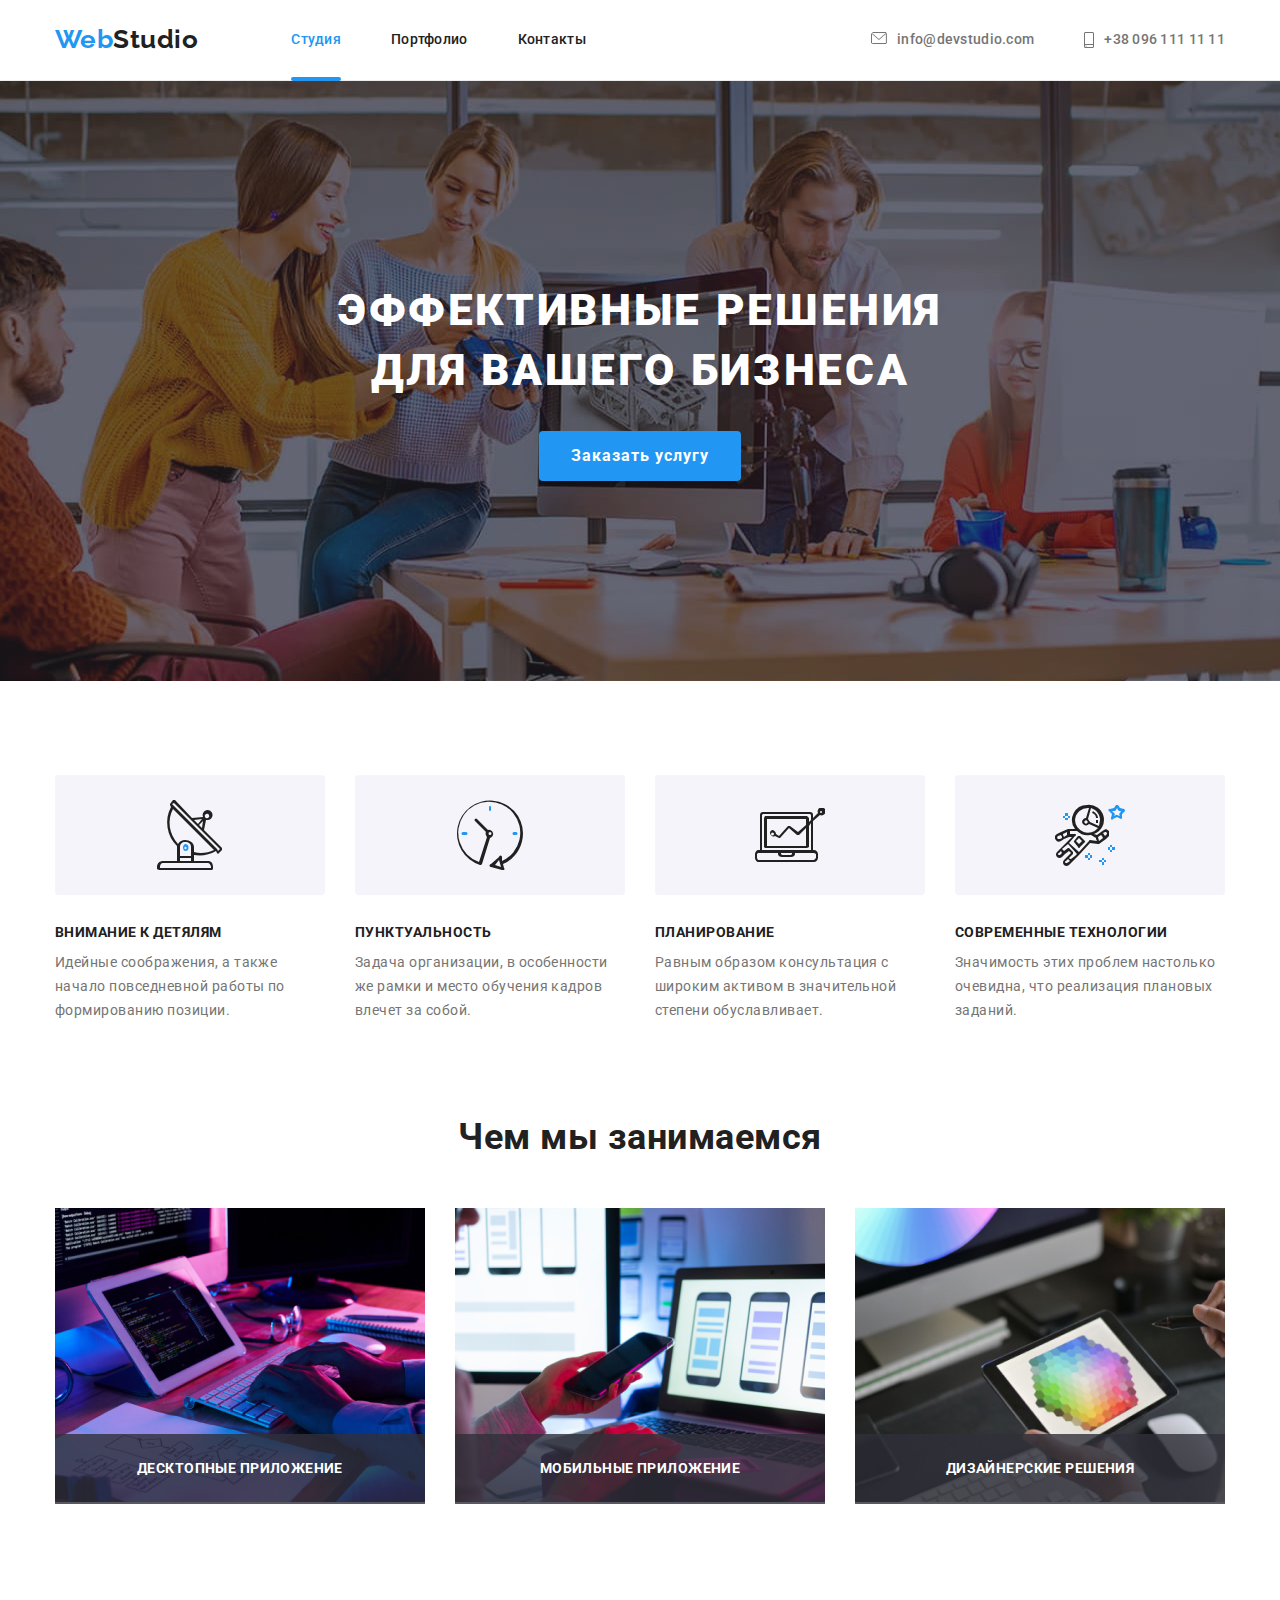
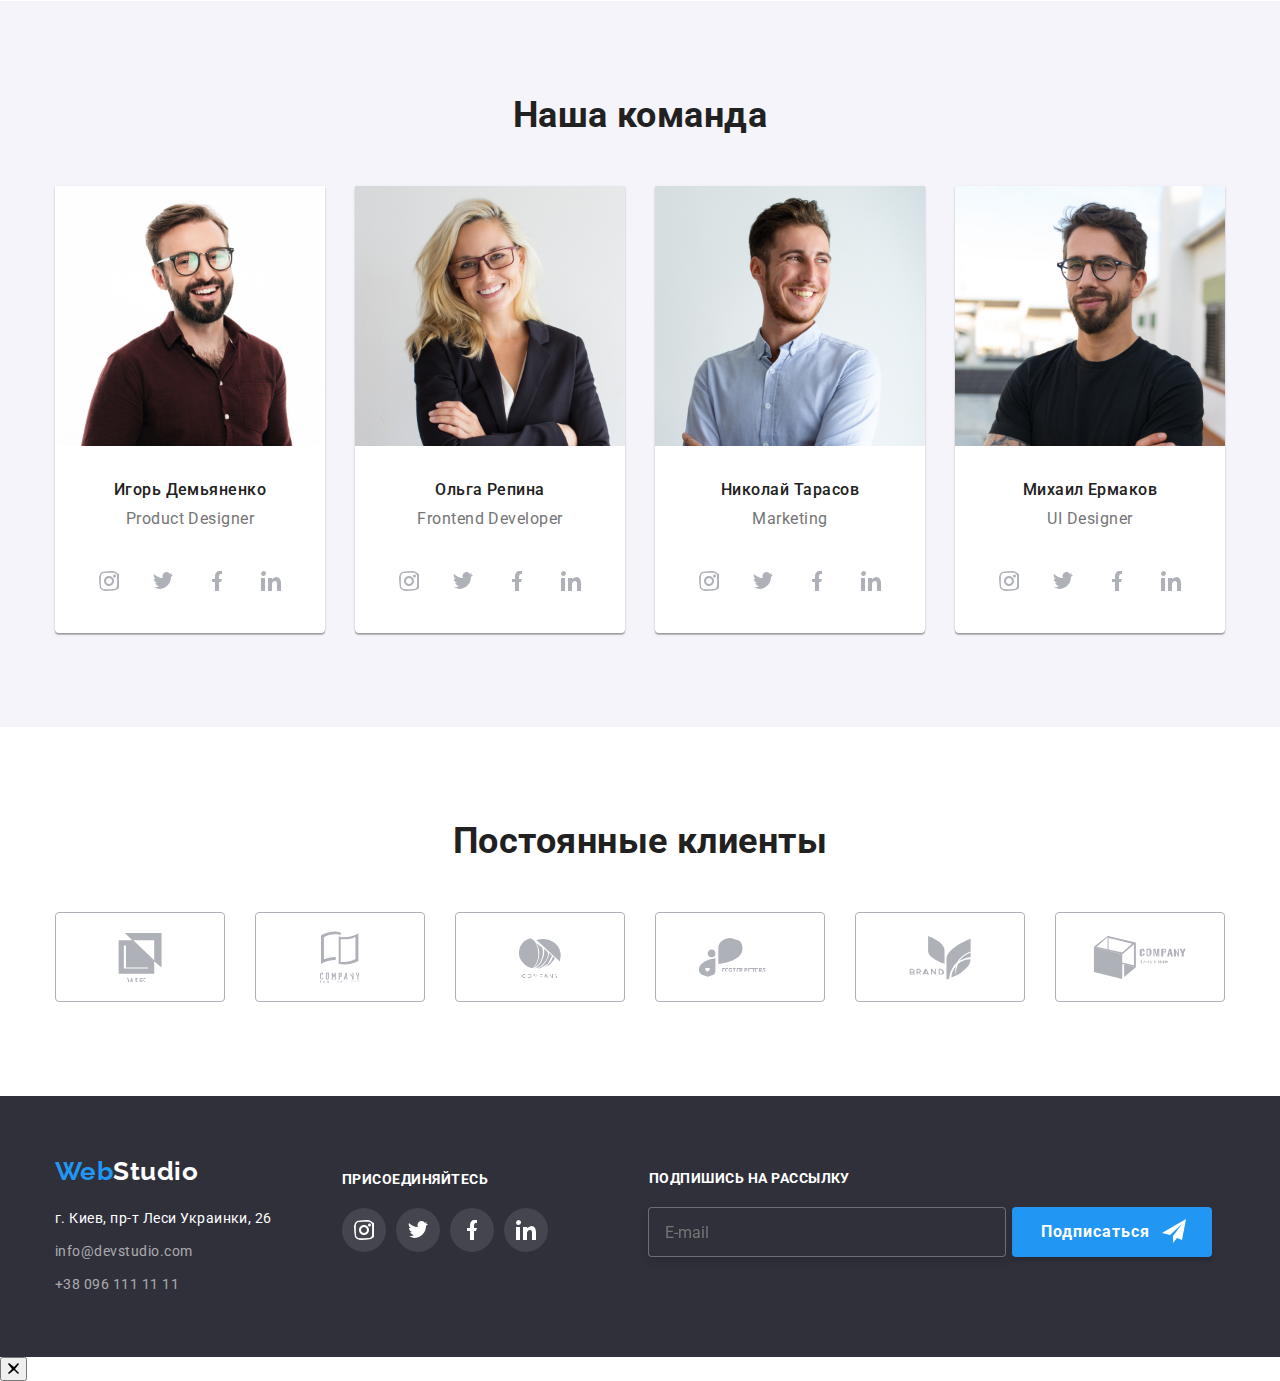
==== commit c3c61fcb: "Всё готово" ====
--- a/index.html
+++ b/index.html
@@ -374,12 +374,12 @@
         <h3 class="title">ПОДПИШИСЬ НА РАССЫЛКУ</h3>
         <form class="join-to" >
           <label for="mail" class="form-label"></label>
-          <input class="form-input" type="email" name="mail" id="mail" placeholder=E-mail>
-          <button class="button-subscribe" type="submit">Подписаться
+          <input class="form-input-fotter" type="email" name="mail" id="mail" placeholder=E-mail>
+          <button class="button-subscribe" type="submit">Подписаться</button>
+
           <svg class="btnfly">
     <use href="./images/defs.svg#icon-flyW"></use>
     </svg>
-    </button>
         </form>        
          </div>
     </div>
@@ -388,61 +388,58 @@
 <div data-modal class="backdrop is-hidden">
 <div class="modal">
 
-  <form class="modal-form">
-
-    <h3 class="title">Оставьте свои данные, мы вам перезвоним</h3>
+  <form class="modal-form" autocomplete="off">
+
+    <h3 class="form-title">Оставьте свои данные, мы вам перезвоним</h3>
     
-    <label class="label">
-      Имя
-    <input class="input" type="text" name="name">
-    <span class="icon">
-      <svg width="16" height="16">
-        <use href="./images/defs.svg#icon-profileB"></use>
-      </svg>
+    <label class="form-label" for="name">Имя</label>
+    <span class="input-wrapper">
+    <input class="form-input" type="text" name="name" id="name">
+     <svg class="input-icon" width="12" height="12">
+       <use href="./images/defs.svg#icon-profileB"></use>
+     </svg> 
     </span>
-  </label>
-   
+
+
+    <label class="form-label" for="tel">Телефон</label>
+    <span class="input-wrapper">
+    <input class="form-input" type="tel" name="tel" id="tel">
+    <svg class="input-icon" width="13" height="13">
+      <use href="./images/defs.svg#icon-phoneB"></use>
+    </svg>
+    </span>
     
+    <label class="form-label" for="mail-user">Почта</label>
+    <span class="input-wrapper">
+    <input class="form-input" type="email" name="mail-user" id="mail-user">
+    <svg class="input-icon" width="15" height="12">
+      <use href="./images/defs.svg#icon-mailB"></use>
+    </svg>
+    </span>
+
+    <label class="form-label" for="comment">Комментарий</label>
+    <textarea class="textarea" name="comment" id="comment" rows="8" placeholder="Введите текст"></textarea>
+
+  
+  <div class="checkrow">
+  <input class="input-checkbox" type="checkbox" name="policy" id="policy">
+
+  <span class="icon-check"></span>
+  <label class="label-policy" for="policy">Соглашаюсь с рассылкой и принимаю <a class="link" href="">Условия договора</a></label>
+</div>
     
-    <label class="label">
-      Телефон
-    <input class="input" type="tel" name="tel">
-    <span class="icon">
-      <svg width="16" height="16">
-        <use href="./images/defs.svg#icon-phoneB"></use>
-      </svg>
-    </span>
-    </label>
-    
-    <label class="label">
-      Почта
-    <input class="input" type="email" name="mail">
-    <span class="icon">
-      <svg width="16" height="16">
-        <use href="./images/defs.svg#icon-mailB"></use>
-      </svg>
-    </span>
-</label>
-
-    <label class="label" for="comment">Комментарий</label>
-    <textarea name="comment" rows="8"placeholder="Введите текст"></textarea>
-    
-<div class="checkbox-modal">
-  <input type="checkbox" name="policy" id="policy">
-<label class="label-policy" for="policy">Соглашаюсь с рассылкой и принимаю <a class="link" href="">Условия договора</a></label>
-
-    </div>
     <button class="button-close" type="submit">Отправить</button>
   
   </form>
-
+  </div>
+</div>
 <button  type="button" class="close" data-modal-close>
 <svg width="11" height="11">
   <use href="./images/defs.svg#icon-Vector-1"></use>
 </svg>
 </button> 
-</div> 
-</div>
+
+
 
  
 
@@ -459,6 +456,7 @@
 });
 })();
 </script>
+
 </body>
 
 </html>--- a/css/style.css
+++ b/css/style.css
@@ -306,11 +306,6 @@
 }
 
 .button-subscribe {
-  display: flex;
-  flex-direction: column;
-  flex-wrap: wrap;
-  justify-content: center;
-
   padding: 10px 62px 10px 29px;
   width: 200px;
   height: 50px;
@@ -319,7 +314,6 @@
   letter-spacing: 0.06em;
   border: none;
   text-align: center;
-
   line-height: 1.87;
   color: var(--white-color);
   background-color: var(--accent-color);
@@ -328,9 +322,10 @@
 }
 
 .btnfly {
+  position: absolute;
   width: 24px;
   height: 24px;
-  margin-left: 10px;
+  transform: translate(520px, 12px);
 }
 
 /* Стили для portfolio.html */
@@ -529,16 +524,14 @@
   width: 100%;
   height: 100%;
   background-color: rgba(0, 0, 0, 0.2);
-  transition-duration: 700ms;
 }
 .backdrop.is-hidden {
   opacity: 0;
   pointer-events: none;
-  transition-duration: 700ms;
-  transform: scale(2);
 }
 
 .modal {
+  padding: 40px;
   position: absolute;
   left: 50%;
   top: 50%;
@@ -555,6 +548,7 @@
 /* Подписка ---- */
 .join-to {
   display: flex;
+  justify-content: space-between;
   width: 570px;
   height: 50px;
 }
@@ -566,27 +560,63 @@
 }
 
 .form-field .title {
+  padding-left: 7px;
   font-weight: 700;
   font-size: 14px;
   line-height: 1.14;
   color: var(--white-color);
   padding-bottom: 20px;
 }
-
-.form-field input {
+.form-input-fotter{
   width: 358px;
-  height: 50px;
-  margin-right: 12px;
+  height: 100%;
   padding-left: 16px;
-  background-color: rgba(47, 48, 58, 1);
-  color: var(--white-color);
-  border: 1px solid rgba(255, 255, 255, 0.3);
+  padding-top: 15px;
+  padding-bottom: 15px;
+background: rgba(47, 48, 58, 1);
+border: 1px solid rgba(255, 255, 255, 0.3);
+box-sizing: border-box;
+filter: drop-shadow(0px 4px 4px rgba(0, 0, 0, 0.15));
+border-radius: 4px;
+color: cornsilk;
+
+}
+form-input-fotter::placeholder {
+  font-weight: 400;
+font-size: 16px;
+line-height: 1.25;
+letter-spacing: 0.03em;
+color: rgba(255, 255, 255, 0.6);
+}
+
+/*-- modal window-- */
+
+.modal-form {
+  display: flex;
+  flex-direction: column;
+}
+
+.form-label {
+  margin-bottom: 4px;
+  font-weight: 400;
+  font-size: 12px;
+  line-height: 1.16;
+  letter-spacing: 0.01em;
+  color: var(--secondary-text-color);
+}
+
+.form-input {
+  width: 100%;
+  height: 40px;
+  margin-bottom: 10px;
+
+  padding-left: 40px;
+  border: 1px solid rgba(33, 33, 33, 0.2);
   box-sizing: border-box;
-  filter: drop-shadow(0px 4px 4px rgba(0, 0, 0, 0.15));
-  border-radius: 4px;
-}
-
-/*-- modal window-- */
+
+  transition-duration: 250ms;
+  transition-timing-function: cubic-bezier(0.4, 0, 0.2, 1);
+}
 
 .label-policy {
   font-weight: 400;
@@ -594,6 +624,8 @@
   line-height: 1.71px;
   letter-spacing: 0.03em;
   padding-bottom: 5px;
+  margin-top: 20px;
+  margin-bottom: 30px;
 }
 
 .modal-form .button-close {
@@ -618,16 +650,19 @@
   display: flex;
   align-items: center;
   justify-content: space-evenly;
+  align-items: baseline;
+}
+
+.textarea {
+  height: 120px;
   margin-bottom: 20px;
-}
-textarea {
   padding: 12px 16px;
   resize: none;
   border: 1px solid rgba(33, 33, 33, 0.2);
   box-sizing: border-box;
   border-radius: 4px;
-  margin-bottom: 20px;
-  margin-top: 8px;
+  transition-duration: 250ms;
+    transition-timing-function: cubic-bezier(0.4, 0, 0.2, 1);
 }
 textarea::placeholder {
   color: rgba(117, 117, 117, 0.5);
@@ -635,9 +670,9 @@
 .label-policy .link {
   color: var(--accent-color);
 }
-.modal-form .title {
-  margin-top: 4px;
-  margin-bottom: 12px;
+.form-title {
+  margin-top: 11px;
+  margin-bottom: 22px;
   font-weight: 700;
   font-size: 20px;
   line-height: 1.15px;
@@ -645,40 +680,61 @@
   letter-spacing: 0.03em;
 }
 
-.modal-form {
-  display: flex;
-  flex-direction: column;
-  margin: 40px;
-  text-align: left;
-  font-weight: 400;
-  font-size: 12px;
-  line-height: 1.16px;
-  letter-spacing: 0.01em;
-}
-
-.modal-form .label {
-  margin-top: 10px;
-  margin-bottom: 4px;
-  color: rgba(117, 117, 117, 1);
-}
-.comment {
-  color: rgba(117, 117, 117, 1);
-  margin-top: 10px;
-  margin-bottom: 4px;
-}
-
-.modal-form .input {
-  margin-top: 10px;
-  margin-bottom: 4px;
-  width: 100%;
-  height: 40px;
-  padding: 10px;
-  padding-left: 42px;
-  border: 1px solid rgba(33, 33, 33, 0.2);
-  box-sizing: border-box;
-  border-radius: 4px;
-}
-
-.modal-form .icon {
-  top: 52px;
-}
+.input-wrapper {
+  position: relative;
+}
+
+.input-icon {
+  position: absolute;
+  top: 13px;
+  left: 14px;
+  transition-duration: 250ms;
+  transition-timing-function: cubic-bezier(0.4, 0, 0.2, 1);
+}
+
+.form-input:focus {
+  outline: none;
+  border: 1px solid var(--accent-color);
+}
+
+.form-input:focus + .input-icon {
+  fill: var(--accent-color);
+}
+
+.textarea:focus {
+  outline: none;
+  border: 1px solid var(--accent-color);
+}
+
+.input-checkbox {
+  position: absolute;
+  width: 1px;
+  height: 1px;
+  margin: -1px;
+  border: 0;
+  padding: 0;
+  clip: rect(0 0 0 0);
+  overflow: hidden;
+}
+
+.icon-check {
+  display: inline-block;
+  width: 16px;
+  height: 15px;
+  border: 2px solid rgba(33, 33, 33, 1);
+  border-radius: 2px;
+}
+
+.input-checkbox:checked + .icon-check {
+  background-size: contain;
+  border: 2px solid var(--accent-color)
+  background-origin: border-box;
+
+  background-image: url("../images/icon-check.svg");
+}
+
+.checkrow{
+  display: flex;
+  align-items: baseline;
+  justify-content: space-evenly
+}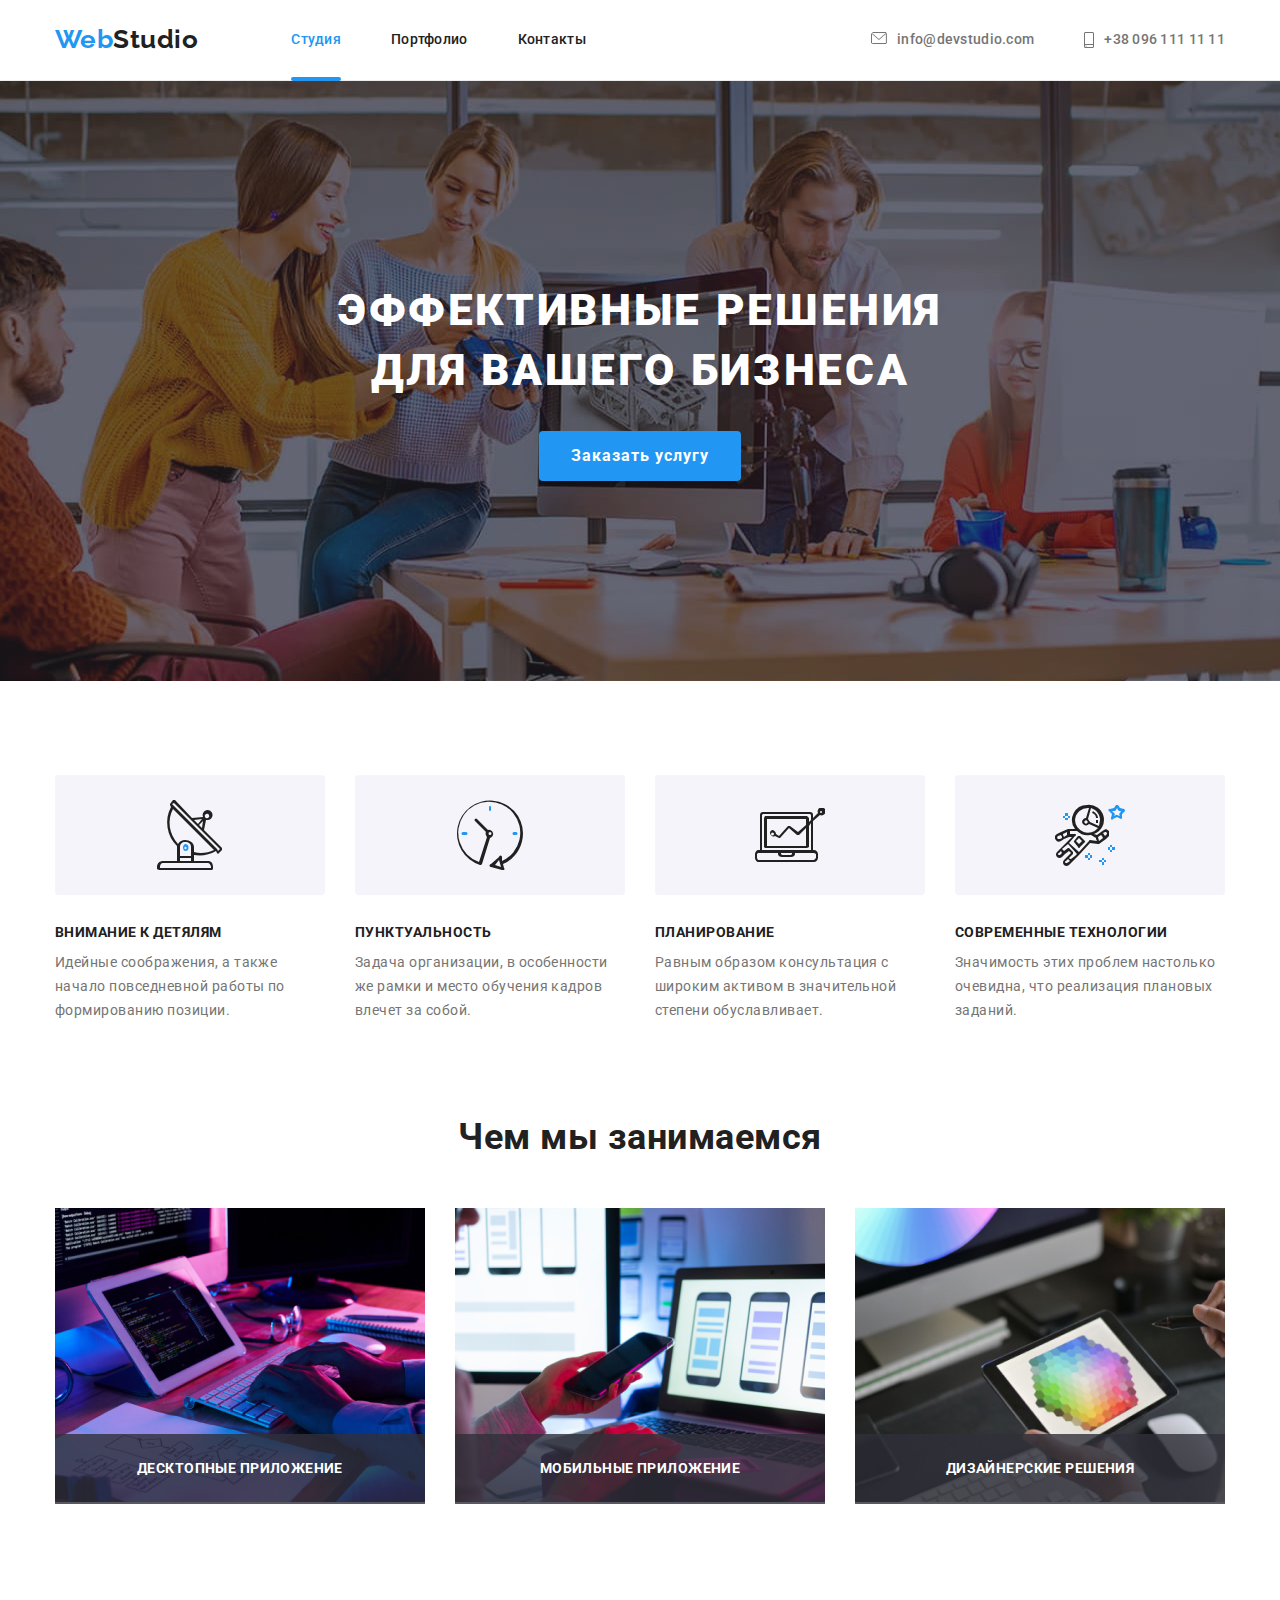
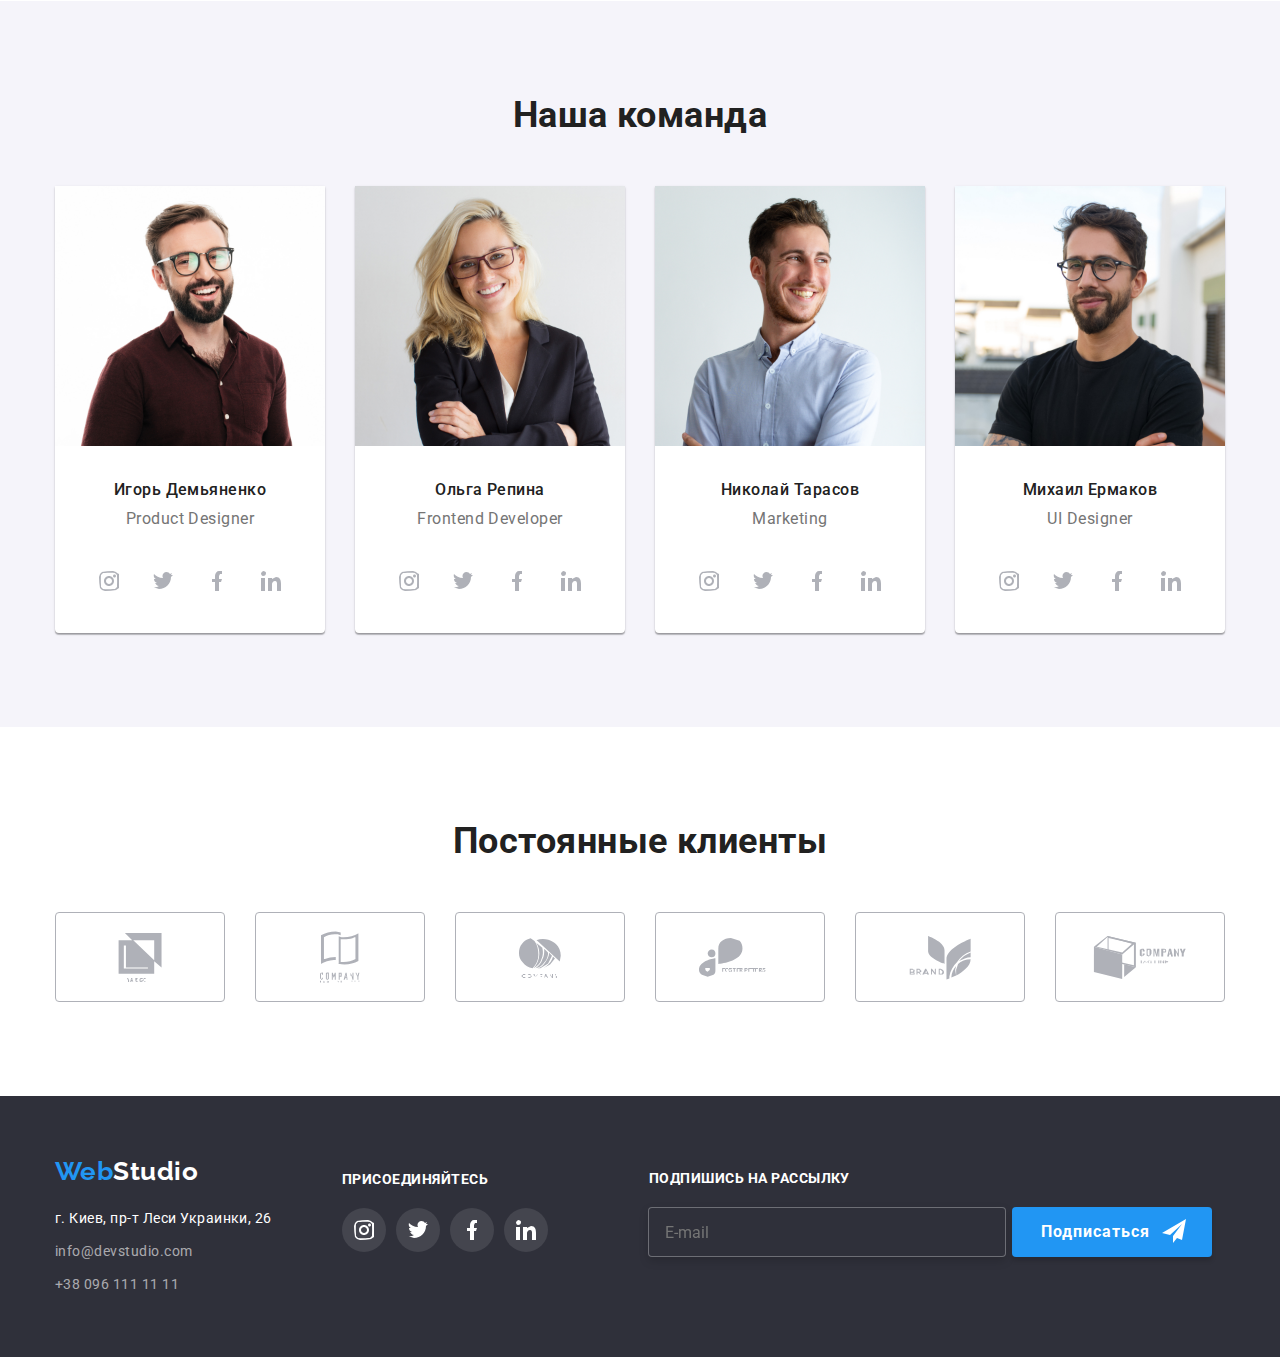
==== commit 5d8db584: "поправки" ====
--- a/index.html
+++ b/index.html
@@ -29,16 +29,16 @@
       <ul class="site-contacts list">
         <li class="item">
           <a class="link" href="mailto:info@devstudio.com">
-        <svg class="icon-contacts" width="16" height="12">
-          <use href="./images/defs.svg#envelope"></use>
-        </svg>
-info@devstudio.com
+            <svg class="icon-contacts" width="16" height="12">
+              <use href="./images/defs.svg#envelope"></use>
+            </svg>
+            info@devstudio.com
           </a>
         </li>
         <li class="item">
           <a class="link" href="tel:+380961111111"><svg class="icon-contacts" width="10" height="16">
-            <use href="./images/defs.svg#smartphone"></use>
-          </svg>+38 096 111 11 11</a>
+              <use href="./images/defs.svg#smartphone"></use>
+            </svg>+38 096 111 11 11</a>
         </li>
       </ul>
     </div>
@@ -97,17 +97,17 @@
         <h2 class="title">Чем мы занимаемся</h2>
         <ul class="list">
           <li class="example">
-           
-           <img src="./images/img1.jpg" alt="разработка для пк" width="370" />
-         <div class="active">
-           <p class="text-bg">ДЕСКТОПНЫЕ ПРИЛОЖЕНИЕ</p>
-          </div>
+
+            <img src="./images/img1.jpg" alt="разработка для пк" width="370" />
+            <div class="active">
+              <p class="text-bg">ДЕСКТОПНЫЕ ПРИЛОЖЕНИЕ</p>
+            </div>
           </li>
           <li class="example">
             <img src="./images/img2.jpg" alt="разработка мобильных версий" width="370" />
-          <div class="active">
-            <p class="text-bg">МОБИЛЬНЫЕ ПРИЛОЖЕНИЕ</p>
-          </div>
+            <div class="active">
+              <p class="text-bg">МОБИЛЬНЫЕ ПРИЛОЖЕНИЕ</p>
+            </div>
           </li>
           <li class="example">
             <img src="./images/img3.jpg" alt="разработка для планшетных версий" width="370" />
@@ -128,36 +128,36 @@
             <img src="./images/img4.jpg" alt="Игорь Демьяненко" width="270" />
             <h3 class="employee">Игорь Демьяненко</h3>
             <p class="profession">Product Designer</p>
-     <ul class="social list">
-       <li class="list-item">
-            <a class="social-link" href="./">
-              <svg class="social-icon">
-                <use href="./images/defs.svg#instagram"></use>
-              </svg>
-            </a>
-       </li>
-       <li class="list-item">
-        <a class="social-link" href="./">
-          <svg class="social-icon">
-            <use href="./images/defs.svg#twitter"></use>
-          </svg>
-        </a>
-       </li>
-       <li class="list-item">
-        <a class="social-link" href="./">
-          <svg class="social-icon">
-            <use href="./images/defs.svg#facebook"></use>
-          </svg>
-        </a>
-       </li>
-       <li class="list-item">
-         <a class="social-link" href="./">
-              <svg class="social-icon">
-                <use href="./images/defs.svg#linkedin"></use>
-              </svg>
-            </a>
-       </li>
-     </ul>
+            <ul class="social list">
+              <li class="list-item">
+                <a class="social-link" href="./">
+                  <svg class="social-icon">
+                    <use href="./images/defs.svg#instagram"></use>
+                  </svg>
+                </a>
+              </li>
+              <li class="list-item">
+                <a class="social-link" href="./">
+                  <svg class="social-icon">
+                    <use href="./images/defs.svg#twitter"></use>
+                  </svg>
+                </a>
+              </li>
+              <li class="list-item">
+                <a class="social-link" href="./">
+                  <svg class="social-icon">
+                    <use href="./images/defs.svg#facebook"></use>
+                  </svg>
+                </a>
+              </li>
+              <li class="list-item">
+                <a class="social-link" href="./">
+                  <svg class="social-icon">
+                    <use href="./images/defs.svg#linkedin"></use>
+                  </svg>
+                </a>
+              </li>
+            </ul>
           </li>
           <li class="cards">
             <img src="./images/img5.jpg" alt="Ольга Репина" width="270" />
@@ -276,10 +276,10 @@
       <ul class="clients-list list">
         <li class="clients-item">
           <a class="clients-link" href="">
-          <svg class="icon-logo" width="44.27" height="49.23">
-            <use href="./images/defs.svg#group5">
-            </use>
-          </svg>
+            <svg class="icon-logo" width="44.27" height="49.23">
+              <use href="./images/defs.svg#group5">
+              </use>
+            </svg>
           </a>
         </li>
         <li class="clients-item">
@@ -323,19 +323,19 @@
           </a>
         </li>
       </ul>
-      </div>
-</section>
+    </div>
+  </section>
 
   <footer>
     <div class="container cont-footer">
       <div class="footer-block">
-      <a class="logo-footer" href="./index.html"><span class="logo-color">Web</span>Studio</a>
-
-      <address class="address">
-        <p class="office">г. Киев, пр-т Леси Украинки, 26</p>
-        <a class="mail-footer" href="mailto:info@devstudio.com">info@devstudio.com</a>
-        <a class="tel-footer" href="tel:+380961111111">+38 096 111 11 11</a>
-      </address>
+        <a class="logo-footer" href="./index.html"><span class="logo-color">Web</span>Studio</a>
+
+        <address class="address">
+          <p class="office">г. Киев, пр-т Леси Украинки, 26</p>
+          <a class="mail-footer" href="mailto:info@devstudio.com">info@devstudio.com</a>
+          <a class="tel-footer" href="tel:+380961111111">+38 096 111 11 11</a>
+        </address>
       </div>
       <div class="social-footer">
         <h3 class="title">ПРИСОЕДИНЯЙТЕСЬ</h3>
@@ -372,90 +372,92 @@
       </div>
       <div class="form-field">
         <h3 class="title">ПОДПИШИСЬ НА РАССЫЛКУ</h3>
-        <form class="join-to" >
+        <form class="join-to">
           <label for="mail" class="form-label"></label>
           <input class="form-input-fotter" type="email" name="mail" id="mail" placeholder=E-mail>
           <button class="button-subscribe" type="submit">Подписаться</button>
 
           <svg class="btnfly">
-    <use href="./images/defs.svg#icon-flyW"></use>
-    </svg>
-        </form>        
-         </div>
+            <use href="./images/defs.svg#icon-flyW"></use>
+          </svg>
+        </form>
+      </div>
     </div>
   </footer>
 
-<div data-modal class="backdrop is-hidden">
-<div class="modal">
-
-  <form class="modal-form" autocomplete="off">
-
-    <h3 class="form-title">Оставьте свои данные, мы вам перезвоним</h3>
-    
-    <label class="form-label" for="name">Имя</label>
-    <span class="input-wrapper">
-    <input class="form-input" type="text" name="name" id="name">
-     <svg class="input-icon" width="12" height="12">
-       <use href="./images/defs.svg#icon-profileB"></use>
-     </svg> 
-    </span>
-
-
-    <label class="form-label" for="tel">Телефон</label>
-    <span class="input-wrapper">
-    <input class="form-input" type="tel" name="tel" id="tel">
-    <svg class="input-icon" width="13" height="13">
-      <use href="./images/defs.svg#icon-phoneB"></use>
-    </svg>
-    </span>
-    
-    <label class="form-label" for="mail-user">Почта</label>
-    <span class="input-wrapper">
-    <input class="form-input" type="email" name="mail-user" id="mail-user">
-    <svg class="input-icon" width="15" height="12">
-      <use href="./images/defs.svg#icon-mailB"></use>
-    </svg>
-    </span>
-
-    <label class="form-label" for="comment">Комментарий</label>
-    <textarea class="textarea" name="comment" id="comment" rows="8" placeholder="Введите текст"></textarea>
-
-  
-  <div class="checkrow">
-  <input class="input-checkbox" type="checkbox" name="policy" id="policy">
-
-  <span class="icon-check"></span>
-  <label class="label-policy" for="policy">Соглашаюсь с рассылкой и принимаю <a class="link" href="">Условия договора</a></label>
-</div>
-    
-    <button class="button-close" type="submit">Отправить</button>
-  
-  </form>
+  <div data-modal class="backdrop is-hidden">
+    <div class="modal overlay">
+      <button type="button" class="close" data-modal-close>
+        <svg class="close-black" width="11" height="11">
+          <use href="./images/defs.svg#icon-Vector-1"></use>
+        </svg>
+      </button>
+
+      <form class="modal-form" autocomplete="off">
+
+        <h3 class="form-title">Оставьте свои данные, мы вам перезвоним</h3>
+
+        <label class="form-label" for="name">Имя</label>
+        <span class="input-wrapper">
+          <input class="form-input" type="text" name="name" id="name">
+          <svg class="input-icon" width="12" height="12">
+            <use href="./images/defs.svg#icon-profileB"></use>
+          </svg>
+        </span>
+
+
+        <label class="form-label" for="tel">Телефон</label>
+        <span class="input-wrapper">
+          <input class="form-input" type="tel" name="tel" id="tel">
+          <svg class="input-icon" width="13" height="13">
+            <use href="./images/defs.svg#icon-phoneB"></use>
+          </svg>
+        </span>
+
+        <label class="form-label" for="mail-user">Почта</label>
+        <span class="input-wrapper">
+          <input class="form-input" type="email" name="mail-user" id="mail-user">
+          <svg class="input-icon" width="15" height="12">
+            <use href="./images/defs.svg#icon-mailB"></use>
+          </svg>
+        </span>
+
+        <label class="form-label" for="comment">Комментарий</label>
+        <textarea class="textarea" name="comment" id="comment" rows="8" placeholder="Введите текст"></textarea>
+
+
+        <div class="checkrow">
+          <input class="input-checkbox" type="checkbox" name="policy" id="policy">
+
+          <span class="icon-check"></span>
+          <label class="label-policy" for="policy">Соглашаюсь с рассылкой и принимаю <a class="link" href="">Условия
+              договора</a></label>
+        </div>
+
+        <button class="button-close" type="submit">Отправить</button>
+
+      </form>
+    </div>
   </div>
-</div>
-<button  type="button" class="close" data-modal-close>
-<svg width="11" height="11">
-  <use href="./images/defs.svg#icon-Vector-1"></use>
-</svg>
-</button> 
-
-
-
- 
-
-
-<script src="./js/modal.js"></script>
-<script>
-(() => {
-document.querySelector('.js-speaker-form').addEventListener('submit', e => {
-e.preventDefault();
-
-new FormData(e.currentTarget).forEach((value, name) =>
-console.log(`${name}: ${value}`),
-);
-});
-})();
-</script>
+
+
+
+
+
+
+
+  <script src="./js/modal.js"></script>
+  <script>
+    (() => {
+      document.querySelector('.js-speaker-form').addEventListener('submit', e => {
+        e.preventDefault();
+
+        new FormData(e.currentTarget).forEach((value, name) =>
+          console.log(`${name}: ${value}`),
+        );
+      });
+    })();
+  </script>
 
 </body>
 
--- a/css/style.css
+++ b/css/style.css
@@ -467,7 +467,7 @@
 }
 /*-----------overlay---- */
 
-.overlay {
+.modal .overlay {
   position: relative;
   overflow: hidden;
 }
@@ -515,6 +515,13 @@
   border-radius: 50%;
   box-sizing: border-box;
   cursor: pointer;
+  transition-duration: 250ms;
+  transition-timing-function: cubic-bezier(0.4, 0, 0.2, 1);
+
+}
+
+.modal .close:focus .close-black {
+  fill: var(--accent-color);
 }
 
 .backdrop {
@@ -729,12 +736,11 @@
   background-size: contain;
   border: 2px solid var(--accent-color)
   background-origin: border-box;
-
   background-image: url("../images/icon-check.svg");
 }
 
 .checkrow{
   display: flex;
   align-items: baseline;
-  justify-content: space-evenly
+  justify-content: space-evenly;
 }